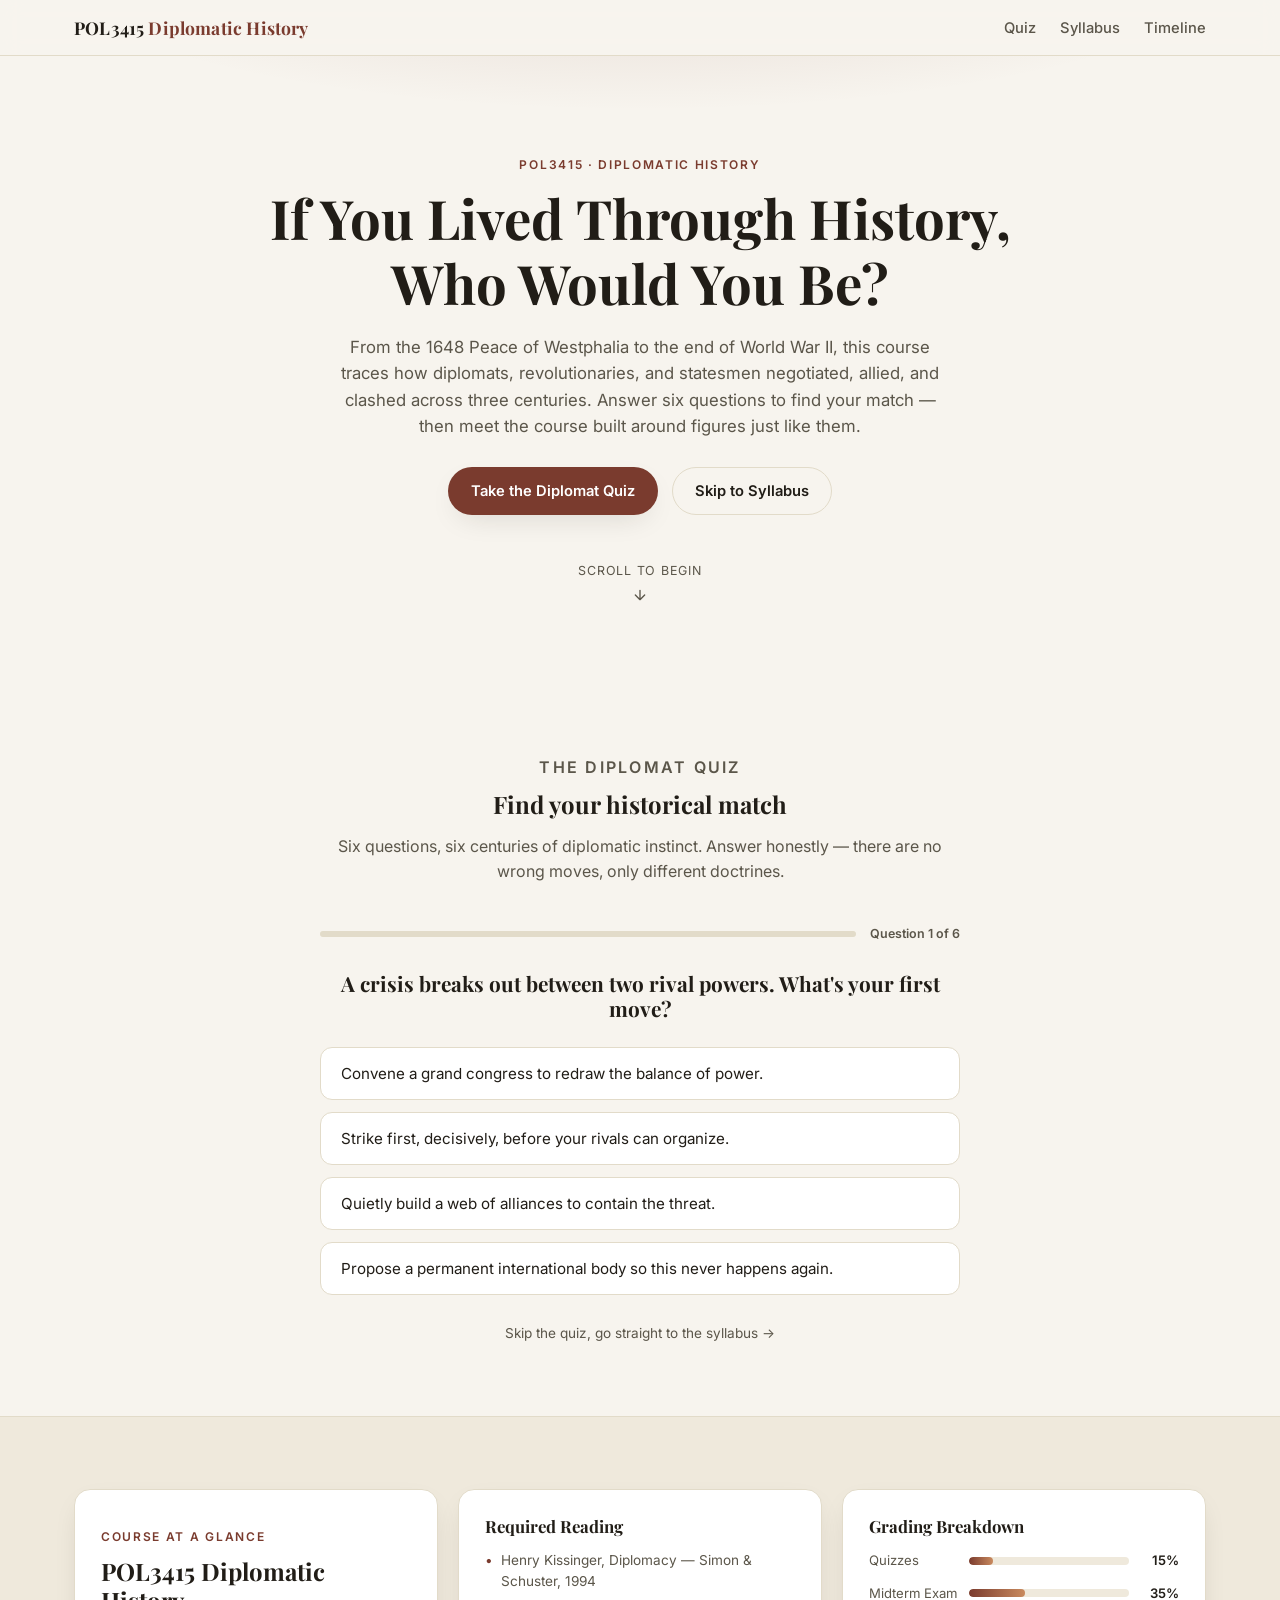
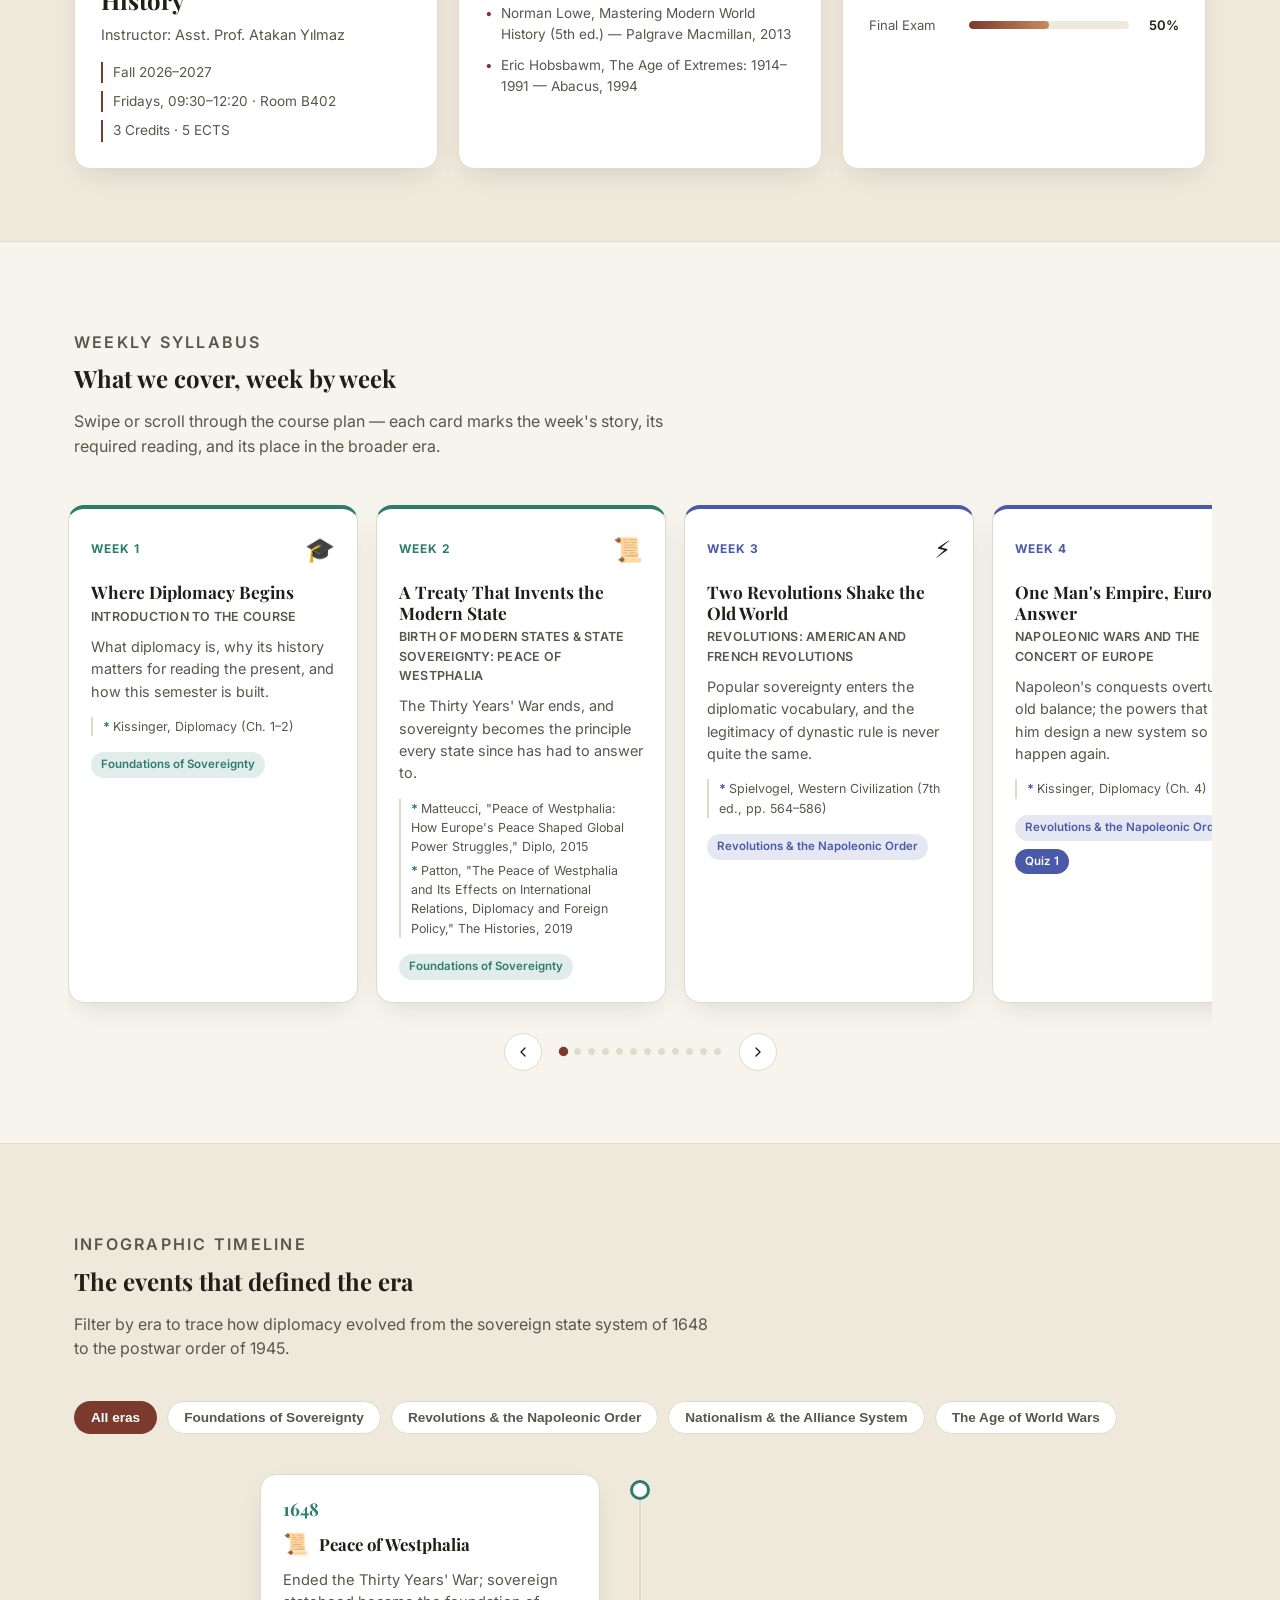
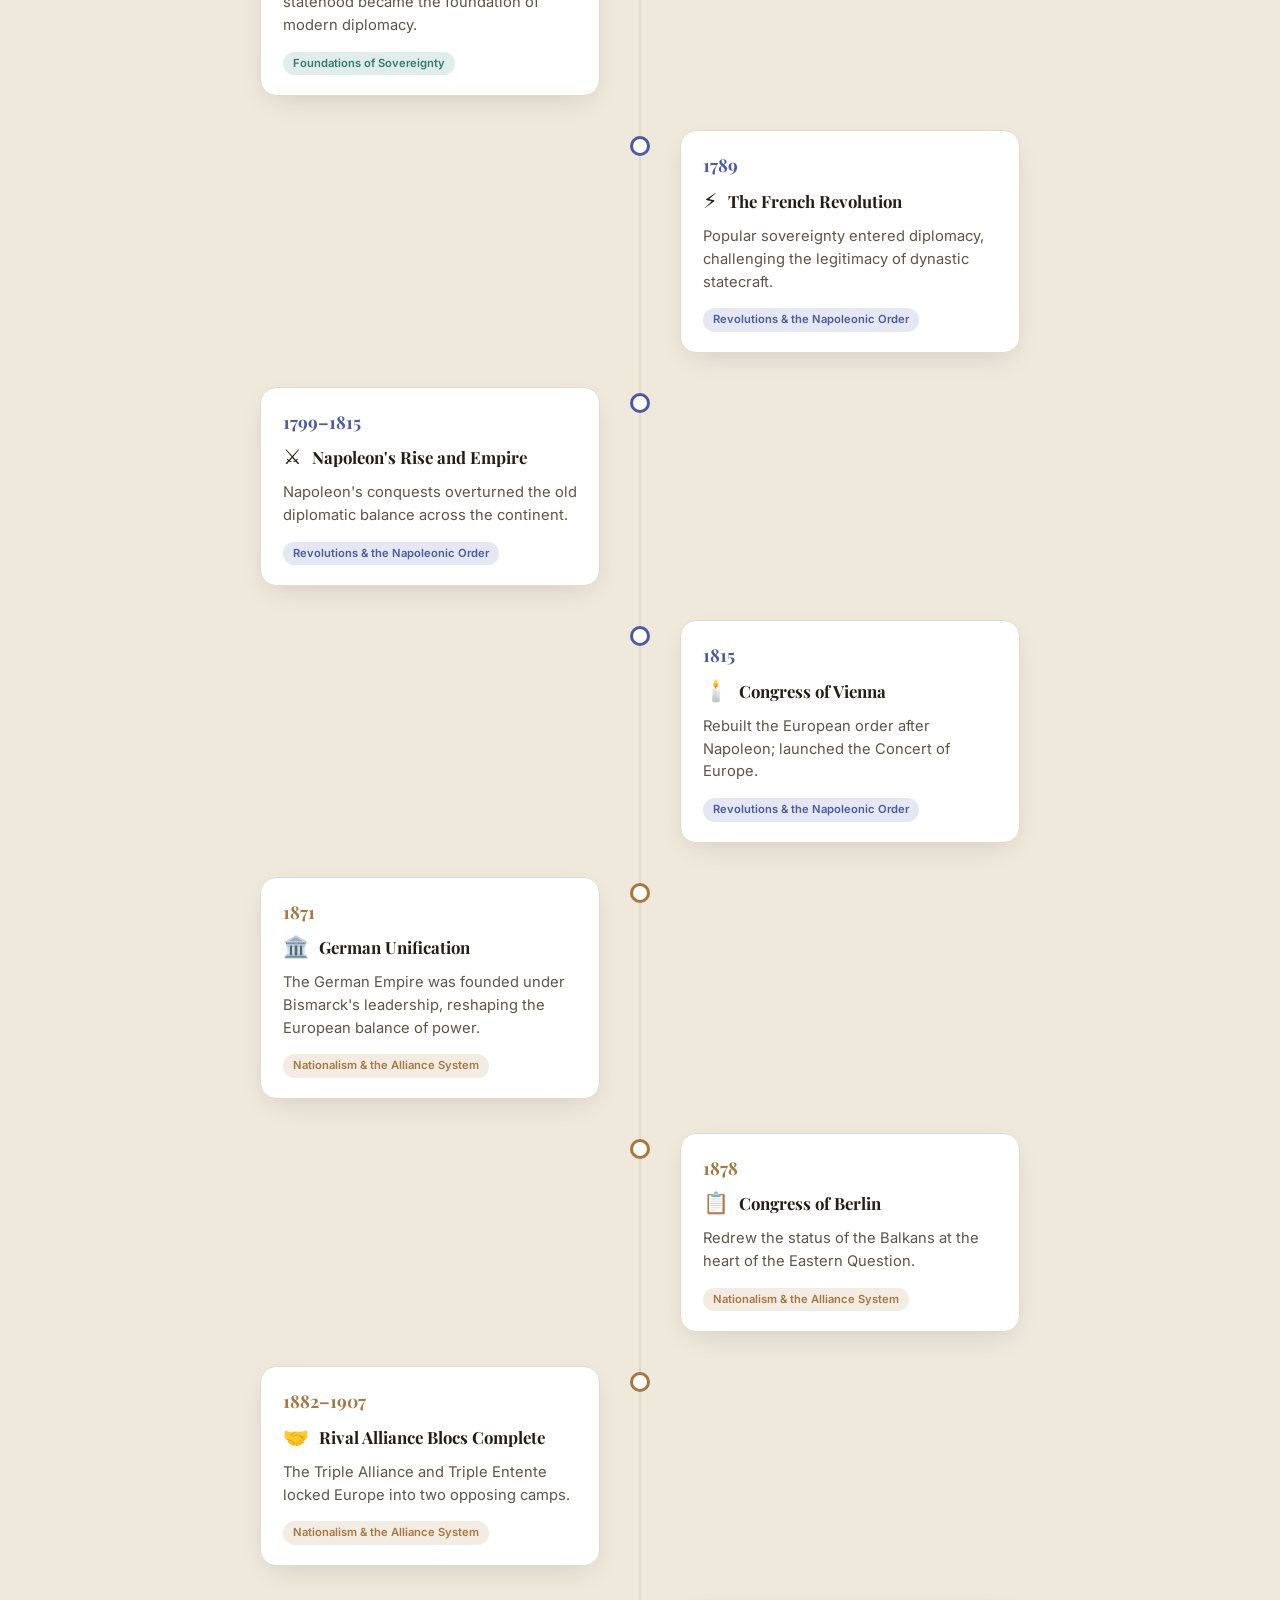
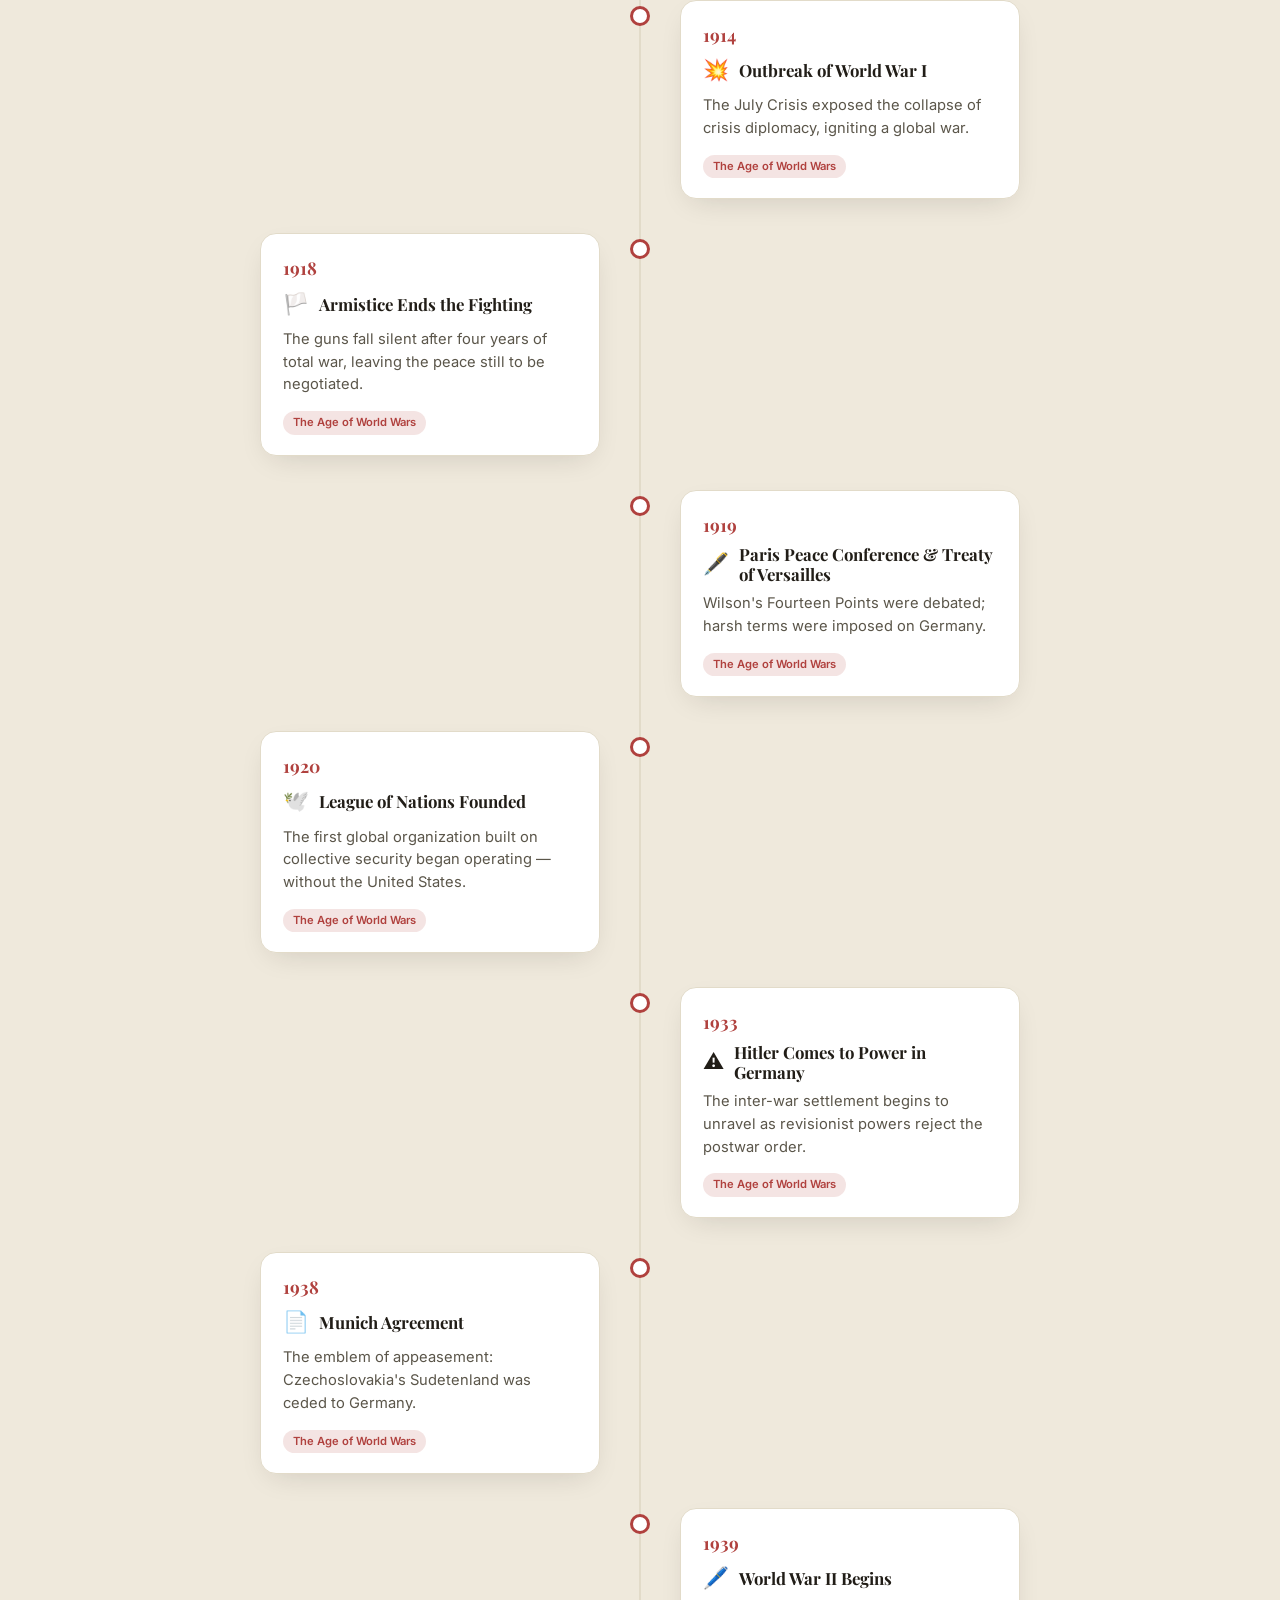
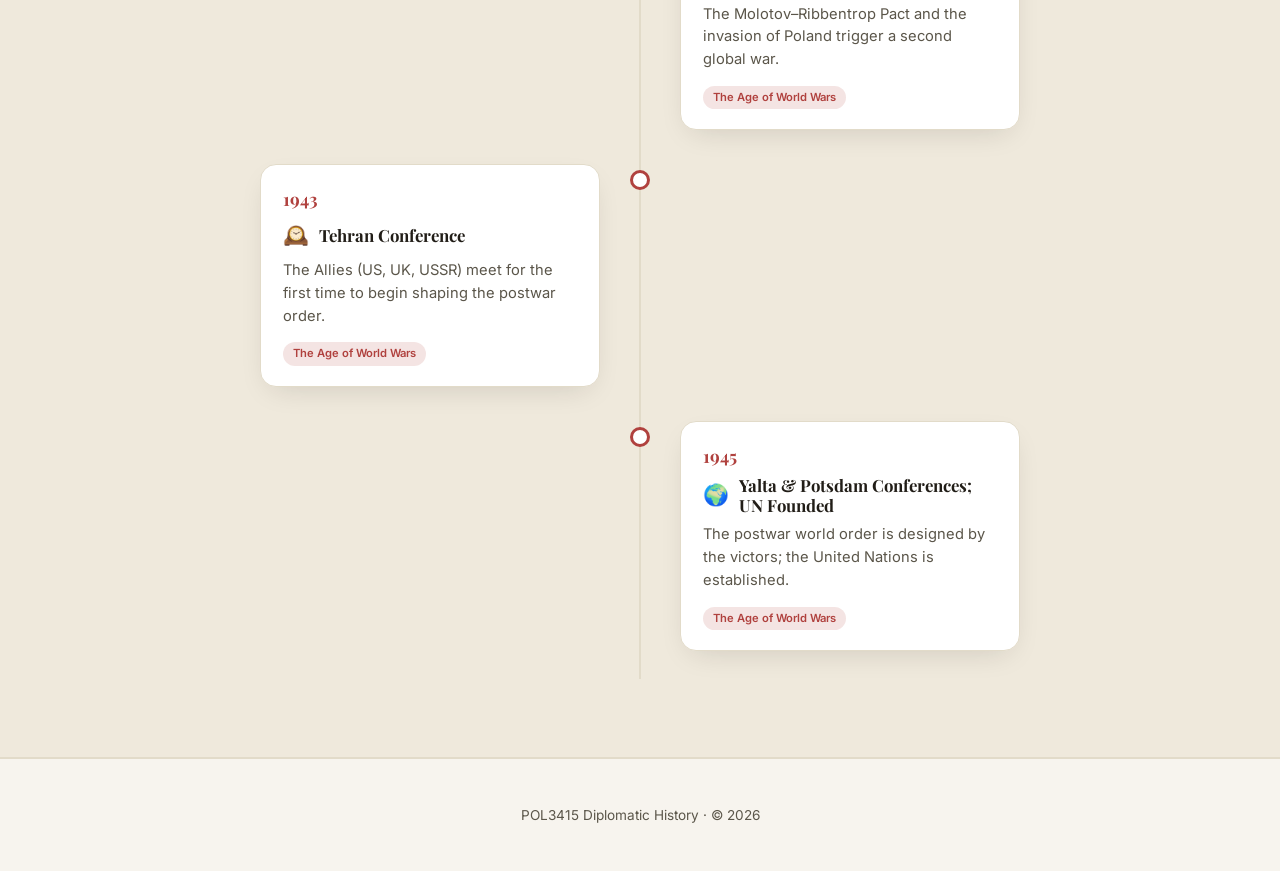
==== index.html @ 20456658 "Rebuild site around real syllabus and a storified diplomat quiz Replaces placeholder content with th" ====
<!DOCTYPE html>
<html lang="en">
<head>
<meta charset="UTF-8" />
<meta name="viewport" content="width=device-width, initial-scale=1.0" />
<title>Diplomatic History — POL3415</title>
<meta name="description" content="An interactive guide to POL3415 Diplomatic History: find out which historical diplomat you'd be, then explore the 12-week syllabus and infographic timeline from the Peace of Westphalia to the end of World War II." />
<link rel="preconnect" href="https://fonts.googleapis.com" />
<link rel="preconnect" href="https://fonts.gstatic.com" crossorigin />
<link href="https://fonts.googleapis.com/css2?family=Playfair+Display:wght@600;700&family=Inter:wght@400;500;600;700&display=swap" rel="stylesheet" />
<link rel="stylesheet" href="css/style.css" />
</head>
<body>
<div id="scroll-progress"></div>

<nav class="site-nav">
  <div class="container site-nav__inner">
    <a href="#top" class="site-nav__brand">POL3415 <span>Diplomatic History</span></a>
    <ul class="site-nav__links">
      <li><a href="#quiz">Quiz</a></li>
      <li><a href="#syllabus">Syllabus</a></li>
      <li><a href="#timeline">Timeline</a></li>
    </ul>
  </div>
</nav>

<header class="hero" id="top">
  <div class="container">
    <p class="eyebrow">POL3415 · Diplomatic History</p>
    <h1 class="hero__title">If You Lived Through History, Who Would You Be?</h1>
    <p class="hero__subtitle">
      From the 1648 Peace of Westphalia to the end of World War II, this course traces
      how diplomats, revolutionaries, and statesmen negotiated, allied, and clashed
      across three centuries. Answer six questions to find your match — then meet
      the course built around figures just like them.
    </p>
    <div class="hero__cta">
      <a href="#quiz" class="btn btn--primary">Take the Diplomat Quiz</a>
      <a href="#syllabus" class="btn btn--ghost">Skip to Syllabus</a>
    </div>
    <div class="hero__scroll-hint">
      Scroll to begin
      <svg width="16" height="16" viewBox="0 0 24 24" fill="none" stroke="currentColor" stroke-width="2">
        <path d="M12 5v14M5 12l7 7 7-7" stroke-linecap="round" stroke-linejoin="round" />
      </svg>
    </div>
  </div>
</header>

<section class="section" id="quiz">
  <div class="container">
    <div class="section-head section-head--center">
      <p class="eyebrow">The Diplomat Quiz</p>
      <h2>Find your historical match</h2>
      <p>Six questions, six centuries of diplomatic instinct. Answer honestly — there are no wrong moves, only different doctrines.</p>
    </div>

    <div class="quiz-panel">
      <div class="quiz-progress">
        <div class="quiz-progress__track"><div class="quiz-progress__bar" id="quiz-progress-bar"></div></div>
        <span class="quiz-progress__label" id="quiz-progress-label">Question 1</span>
      </div>
      <div id="quiz-stage"></div>
      <a href="#syllabus" id="quiz-skip" class="quiz-skip">Skip the quiz, go straight to the syllabus →</a>
    </div>
  </div>
</section>

<section class="section section--alt" id="course-info">
  <div class="container">
    <div class="course-info-grid">
      <div class="course-info-card">
        <p class="eyebrow">Course at a Glance</p>
        <h2>POL3415 Diplomatic History</h2>
        <p class="course-info-instructor">Instructor: <span id="course-instructor"></span></p>
        <div class="course-meta" id="course-meta"></div>
      </div>
      <div class="course-info-card">
        <h3>Required Reading</h3>
        <ul class="course-books" id="course-books"></ul>
      </div>
      <div class="course-info-card">
        <h3>Grading Breakdown</h3>
        <div id="course-grading"></div>
      </div>
    </div>
  </div>
</section>

<section class="section" id="syllabus">
  <div class="container">
    <div class="section-head">
      <p class="eyebrow">Weekly Syllabus</p>
      <h2>What we cover, week by week</h2>
      <p>Swipe or scroll through the course plan — each card marks the week's story, its required reading, and its place in the broader era.</p>
    </div>

    <div class="weeks-carousel">
      <div class="weeks-track" id="weeks-track"></div>
      <div class="weeks-controls">
        <button class="weeks-arrow" id="weeks-prev" aria-label="Previous weeks">
          <svg width="16" height="16" viewBox="0 0 24 24" fill="none" stroke="currentColor" stroke-width="2"><path d="M15 18l-6-6 6-6" stroke-linecap="round" stroke-linejoin="round"/></svg>
        </button>
        <div class="weeks-dots" id="weeks-dots"></div>
        <button class="weeks-arrow" id="weeks-next" aria-label="Next weeks">
          <svg width="16" height="16" viewBox="0 0 24 24" fill="none" stroke="currentColor" stroke-width="2"><path d="M9 18l6-6-6-6" stroke-linecap="round" stroke-linejoin="round"/></svg>
        </button>
      </div>
    </div>
  </div>
</section>

<section class="section section--alt" id="timeline">
  <div class="container">
    <div class="section-head">
      <p class="eyebrow">Infographic Timeline</p>
      <h2>The events that defined the era</h2>
      <p>Filter by era to trace how diplomacy evolved from the sovereign state system of 1648 to the postwar order of 1945.</p>
    </div>

    <div class="era-filters" id="era-filters"></div>

    <div class="timeline" id="timeline-list"></div>
  </div>
</section>

<footer class="site-footer">
  <div class="container">
    <p>POL3415 Diplomatic History · &copy; <span id="year"></span></p>
  </div>
</footer>

<script src="js/data.js"></script>
<script src="js/app.js"></script>
</body>
</html>
---- css/style.css ----
:root {
  --bg: #f7f4ee;
  --bg-alt: #efe9dc;
  --surface: #ffffff;
  --text: #211d17;
  --text-muted: #5b564a;
  --border: #e2dbc9;
  --accent: #7a3b2e;
  --accent-soft: #c98a5e;
  --shadow: 0 10px 30px -12px rgba(33, 29, 23, 0.18);
  --radius: 16px;
  --font-display: "Playfair Display", Georgia, serif;
  --font-body: "Inter", system-ui, -apple-system, sans-serif;
}

@media (prefers-color-scheme: dark) {
  :root {
    --bg: #14120f;
    --bg-alt: #1c1913;
    --surface: #211d17;
    --text: #f2ede1;
    --text-muted: #b3ab98;
    --border: #34301f;
    --accent: #e2a679;
    --accent-soft: #c98a5e;
    --shadow: 0 10px 30px -12px rgba(0, 0, 0, 0.5);
  }
}

* {
  box-sizing: border-box;
}

html {
  scroll-behavior: smooth;
}

body {
  margin: 0;
  background: var(--bg);
  color: var(--text);
  font-family: var(--font-body);
  line-height: 1.55;
  -webkit-font-smoothing: antialiased;
}

img,
svg {
  max-width: 100%;
  display: block;
}

a {
  color: inherit;
}

h1,
h2,
h3 {
  font-family: var(--font-display);
  margin: 0 0 0.4em;
  line-height: 1.2;
}

.container {
  max-width: 1180px;
  margin: 0 auto;
  padding: 0 24px;
}

.eyebrow {
  display: inline-block;
  font-size: 0.75rem;
  letter-spacing: 0.14em;
  text-transform: uppercase;
  color: var(--accent);
  font-weight: 600;
  margin-bottom: 10px;
}

/* ---------- Scroll progress ---------- */

#scroll-progress {
  position: fixed;
  top: 0;
  left: 0;
  height: 3px;
  width: 0%;
  background: linear-gradient(90deg, var(--accent), var(--accent-soft));
  z-index: 100;
  transition: width 0.1s linear;
}

/* ---------- Nav ---------- */

.site-nav {
  position: sticky;
  top: 0;
  z-index: 50;
  background: color-mix(in srgb, var(--bg) 88%, transparent);
  backdrop-filter: blur(10px);
  border-bottom: 1px solid var(--border);
}

.site-nav__inner {
  display: flex;
  align-items: center;
  justify-content: space-between;
  padding: 14px 24px;
}

.site-nav__brand {
  font-family: var(--font-display);
  font-weight: 700;
  font-size: 1.1rem;
  text-decoration: none;
  letter-spacing: 0.01em;
}

.site-nav__brand span {
  color: var(--accent);
}

.site-nav__links {
  display: flex;
  gap: 24px;
  list-style: none;
  margin: 0;
  padding: 0;
}

.site-nav__links a {
  text-decoration: none;
  font-size: 0.92rem;
  font-weight: 500;
  color: var(--text-muted);
  transition: color 0.2s;
}

.site-nav__links a:hover {
  color: var(--accent);
}

@media (max-width: 560px) {
  .site-nav__inner {
    padding: 12px 16px;
  }

  .site-nav__brand {
    font-size: 0.88rem;
    white-space: nowrap;
  }

  .site-nav__links {
    gap: 12px;
  }

  .site-nav__links a {
    font-size: 0.76rem;
    white-space: nowrap;
  }
}

/* ---------- Hero ---------- */

.hero {
  padding: 88px 0 64px;
  text-align: center;
  position: relative;
  overflow: hidden;
}

.hero::before {
  content: "";
  position: absolute;
  inset: -20% -10% auto -10%;
  height: 420px;
  background: radial-gradient(60% 60% at 50% 0%, color-mix(in srgb, var(--accent) 16%, transparent), transparent 70%);
  pointer-events: none;
}

.hero__title {
  font-size: clamp(2.2rem, 5vw, 3.4rem);
  max-width: 780px;
  margin: 0 auto 0.35em;
}

.hero__subtitle {
  max-width: 620px;
  margin: 0 auto 28px;
  color: var(--text-muted);
  font-size: 1.05rem;
}

.hero__meta {
  display: flex;
  gap: 14px;
  justify-content: center;
  flex-wrap: wrap;
  margin-bottom: 34px;
}

.hero__meta span {
  border: 1px solid var(--border);
  background: var(--surface);
  padding: 6px 14px;
  border-radius: 999px;
  font-size: 0.82rem;
  color: var(--text-muted);
}

.hero__cta {
  display: inline-flex;
  gap: 14px;
  flex-wrap: wrap;
  justify-content: center;
}

.btn {
  display: inline-flex;
  align-items: center;
  gap: 8px;
  padding: 12px 22px;
  border-radius: 999px;
  font-weight: 600;
  font-size: 0.92rem;
  text-decoration: none;
  border: 1px solid transparent;
  cursor: pointer;
  transition: transform 0.15s ease, box-shadow 0.15s ease;
}

.btn:hover {
  transform: translateY(-1px);
}

.btn--primary {
  background: var(--accent);
  color: #fff;
  box-shadow: var(--shadow);
}

.btn--ghost {
  background: transparent;
  border-color: var(--border);
  color: var(--text);
}

.hero__scroll-hint {
  margin-top: 46px;
  font-size: 0.78rem;
  color: var(--text-muted);
  display: flex;
  flex-direction: column;
  align-items: center;
  gap: 6px;
  letter-spacing: 0.06em;
  text-transform: uppercase;
}

.hero__scroll-hint svg {
  animation: bounce 1.8s infinite;
}

@keyframes bounce {
  0%, 100% { transform: translateY(0); }
  50% { transform: translateY(6px); }
}

/* ---------- Section shell ---------- */

.section {
  padding: 72px 0;
}

.section-head {
  max-width: 640px;
  margin-bottom: 40px;
}

.section-head p {
  color: var(--text-muted);
  font-size: 1rem;
}

.section-head--center {
  margin-left: auto;
  margin-right: auto;
  text-align: center;
}

.section--alt {
  background: var(--bg-alt);
  border-top: 1px solid var(--border);
  border-bottom: 1px solid var(--border);
}

/* ---------- Weekly carousel ---------- */

.weeks-carousel {
  position: relative;
}

.weeks-track {
  display: flex;
  gap: 18px;
  overflow-x: auto;
  scroll-snap-type: x mandatory;
  padding: 6px 6px 22px;
  margin: 0 -6px;
  scrollbar-width: thin;
}

.weeks-track::-webkit-scrollbar {
  height: 8px;
}

.weeks-track::-webkit-scrollbar-thumb {
  background: var(--border);
  border-radius: 999px;
}

.week-card {
  scroll-snap-align: start;
  flex: 0 0 clamp(230px, 34vw, 290px);
  background: var(--surface);
  border: 1px solid var(--border);
  border-top: 4px solid var(--era-color, var(--accent));
  border-radius: var(--radius);
  padding: 22px;
  box-shadow: var(--shadow);
  opacity: 0;
  transform: translateY(16px);
  transition: opacity 0.5s ease, transform 0.5s ease;
}

.week-card.is-visible {
  opacity: 1;
  transform: translateY(0);
}

.week-card__top {
  display: flex;
  align-items: center;
  justify-content: space-between;
  margin-bottom: 14px;
}

.week-card__num {
  font-size: 0.75rem;
  font-weight: 700;
  letter-spacing: 0.08em;
  text-transform: uppercase;
  color: var(--era-color, var(--accent));
}

.week-card__icon {
  font-size: 1.5rem;
}

.week-card__hook {
  font-size: 1.08rem;
  margin-bottom: 4px;
}

.week-card__topic {
  font-size: 0.78rem;
  font-weight: 600;
  color: var(--text-muted);
  margin: 0 0 10px;
  text-transform: uppercase;
  letter-spacing: 0.02em;
}

.week-card__summary {
  color: var(--text-muted);
  font-size: 0.9rem;
  margin: 0 0 14px;
}

.week-card__required {
  list-style: none;
  margin: 0 0 16px;
  padding: 0;
  font-size: 0.78rem;
  color: var(--text-muted);
  border-left: 2px solid var(--border);
  padding-left: 10px;
}

.week-card__required li {
  margin-bottom: 4px;
}

.week-card__required li::before {
  content: "* ";
  color: var(--era-color, var(--accent));
  font-weight: 700;
}

.week-card__foot {
  display: flex;
  align-items: center;
  flex-wrap: wrap;
  gap: 8px;
}

.week-card__era {
  display: inline-block;
  font-size: 0.72rem;
  font-weight: 600;
  color: var(--era-color, var(--accent));
  background: color-mix(in srgb, var(--era-color, var(--accent)) 14%, transparent);
  padding: 4px 10px;
  border-radius: 999px;
}

.week-card__assessment {
  display: inline-block;
  font-size: 0.72rem;
  font-weight: 600;
  color: #fff;
  background: var(--era-color, var(--accent));
  padding: 4px 10px;
  border-radius: 999px;
}

.week-card.is-highlighted {
  animation: week-pulse 1.3s ease 2;
}

@keyframes week-pulse {
  0%, 100% { box-shadow: var(--shadow); }
  50% { box-shadow: 0 0 0 4px var(--era-color, var(--accent)), var(--shadow); }
}

.weeks-controls {
  display: flex;
  align-items: center;
  justify-content: center;
  gap: 18px;
  margin-top: 8px;
}

.weeks-arrow {
  width: 38px;
  height: 38px;
  border-radius: 50%;
  border: 1px solid var(--border);
  background: var(--surface);
  cursor: pointer;
  display: flex;
  align-items: center;
  justify-content: center;
  color: var(--text);
  transition: background 0.2s;
}

.weeks-arrow:hover {
  background: var(--bg-alt);
}

.weeks-dots {
  display: flex;
  gap: 7px;
}

.dot {
  width: 7px;
  height: 7px;
  border-radius: 50%;
  border: none;
  background: var(--border);
  cursor: pointer;
  padding: 0;
  transition: background 0.2s, transform 0.2s;
}

.dot.is-active {
  background: var(--accent);
  transform: scale(1.35);
}

/* ---------- Era filters ---------- */

.era-filters {
  display: flex;
  flex-wrap: wrap;
  gap: 10px;
  margin-bottom: 40px;
}

.filter-chip {
  border: 1px solid var(--border);
  background: var(--surface);
  color: var(--text-muted);
  padding: 8px 16px;
  border-radius: 999px;
  font-size: 0.85rem;
  font-weight: 600;
  cursor: pointer;
  transition: all 0.2s;
}

.filter-chip.is-active {
  color: #fff;
  background: var(--era-color, var(--accent));
  border-color: transparent;
}

/* ---------- Timeline ---------- */

.timeline {
  position: relative;
  padding-left: 28px;
}

.timeline::before {
  content: "";
  position: absolute;
  left: 9px;
  top: 6px;
  bottom: 6px;
  width: 2px;
  background: linear-gradient(var(--border), var(--border)) ;
  background-size: 2px 12px;
  background-repeat: repeat-y;
}

.tl-event {
  position: relative;
  padding-bottom: 34px;
  opacity: 0;
  transform: translateX(-18px);
  transition: opacity 0.55s ease var(--delay, 0ms), transform 0.55s ease var(--delay, 0ms);
}

.tl-event.is-visible {
  opacity: 1;
  transform: translateX(0);
}

.tl-event.is-hidden {
  display: none;
}

.tl-event__dot {
  position: absolute;
  left: -28px;
  top: 6px;
  width: 20px;
  height: 20px;
  border-radius: 50%;
  background: var(--surface);
  border: 3px solid var(--era-color, var(--accent));
}

.tl-event__card {
  background: var(--surface);
  border: 1px solid var(--border);
  border-radius: var(--radius);
  padding: 20px 22px;
  box-shadow: var(--shadow);
}

.tl-event__year {
  display: inline-block;
  font-family: var(--font-display);
  font-weight: 700;
  font-size: 1.1rem;
  color: var(--era-color, var(--accent));
  margin-bottom: 6px;
}

.tl-event__head {
  display: flex;
  align-items: center;
  gap: 10px;
  margin-bottom: 8px;
}

.tl-event__icon {
  font-size: 1.3rem;
}

.tl-event__title {
  font-size: 1.05rem;
  margin: 0;
}

.tl-event__text {
  color: var(--text-muted);
  font-size: 0.92rem;
  margin: 0 0 12px;
}

.tl-event__era {
  display: inline-block;
  font-size: 0.7rem;
  font-weight: 600;
  color: var(--era-color, var(--accent));
  background: color-mix(in srgb, var(--era-color, var(--accent)) 14%, transparent);
  padding: 3px 10px;
  border-radius: 999px;
}

@media (min-width: 760px) {
  .timeline {
    padding-left: 0;
    max-width: 760px;
    margin: 0 auto;
  }

  .timeline::before {
    left: 50%;
    transform: translateX(-50%);
  }

  .tl-event {
    width: 50%;
    padding-right: 40px;
    transform: translateX(-24px);
  }

  .tl-event:nth-child(even) {
    margin-left: 50%;
    padding-right: 0;
    padding-left: 40px;
    transform: translateX(24px);
  }

  .tl-event.is-visible {
    transform: translateX(0);
  }

  .tl-event__dot {
    left: auto;
    right: -10px;
  }

  .tl-event:nth-child(even) .tl-event__dot {
    left: -10px;
    right: auto;
  }

  .tl-event:nth-child(even) .tl-event__year,
  .tl-event:nth-child(even) .tl-event__head {
    justify-content: flex-start;
  }
}

/* ---------- Quiz ---------- */

.quiz-panel {
  max-width: 640px;
  margin: 0 auto;
}

.quiz-progress {
  display: flex;
  align-items: center;
  gap: 14px;
  margin-bottom: 28px;
}

.quiz-progress__track {
  flex: 1;
  height: 6px;
  border-radius: 999px;
  background: var(--border);
  overflow: hidden;
}

.quiz-progress__bar {
  height: 100%;
  width: 0%;
  background: linear-gradient(90deg, var(--accent), var(--accent-soft));
  border-radius: 999px;
  transition: width 0.4s ease;
}

.quiz-progress__label {
  font-size: 0.78rem;
  font-weight: 600;
  color: var(--text-muted);
  white-space: nowrap;
}

.quiz-question,
.quiz-result {
  opacity: 0;
  transform: translateY(10px);
  transition: opacity 0.4s ease, transform 0.4s ease;
}

.quiz-question.is-visible,
.quiz-result.is-visible {
  opacity: 1;
  transform: translateY(0);
}

.quiz-question__text {
  font-size: 1.3rem;
  text-align: center;
  margin-bottom: 26px;
}

.quiz-options {
  display: flex;
  flex-direction: column;
  gap: 12px;
}

.quiz-option {
  text-align: left;
  padding: 16px 20px;
  border-radius: 12px;
  border: 1px solid var(--border);
  background: var(--surface);
  color: var(--text);
  font-size: 0.95rem;
  font-family: var(--font-body);
  cursor: pointer;
  transition: border-color 0.2s, transform 0.15s, background 0.2s;
}

.quiz-option:hover {
  border-color: var(--accent);
  background: color-mix(in srgb, var(--accent) 6%, var(--surface));
  transform: translateX(2px);
}

.quiz-result {
  text-align: center;
  background: var(--surface);
  border: 1px solid var(--border);
  border-top: 5px solid var(--era-color, var(--accent));
  border-radius: var(--radius);
  padding: 40px 30px;
  box-shadow: var(--shadow);
}

.quiz-result__eyebrow {
  font-size: 0.78rem;
  text-transform: uppercase;
  letter-spacing: 0.1em;
  color: var(--text-muted);
  margin-bottom: 10px;
}

.quiz-result__icon {
  display: block;
  font-size: 3rem;
  margin-bottom: 6px;
}

.quiz-result__name {
  font-size: 1.7rem;
  margin-bottom: 4px;
}

.quiz-result__epithet {
  color: var(--era-color, var(--accent));
  font-weight: 600;
  margin-bottom: 18px;
}

.quiz-result__desc {
  color: var(--text-muted);
  max-width: 480px;
  margin: 0 auto 28px;
}

.quiz-result__actions {
  display: flex;
  gap: 14px;
  justify-content: center;
  flex-wrap: wrap;
}

.quiz-skip {
  display: block;
  text-align: center;
  margin-top: 28px;
  font-size: 0.85rem;
  color: var(--text-muted);
  text-decoration: none;
}

.quiz-skip:hover {
  color: var(--accent);
}

/* ---------- Course info ---------- */

.course-info-grid {
  display: grid;
  grid-template-columns: repeat(auto-fit, minmax(240px, 1fr));
  gap: 20px;
}

.course-info-card {
  background: var(--surface);
  border: 1px solid var(--border);
  border-radius: var(--radius);
  padding: 26px;
  box-shadow: var(--shadow);
}

.course-info-card h3 {
  font-size: 1.05rem;
  margin-bottom: 14px;
}

.course-info-instructor {
  color: var(--text-muted);
  font-size: 0.9rem;
  margin: 6px 0 16px;
}

.course-meta {
  display: flex;
  flex-direction: column;
  gap: 8px;
}

.course-meta span {
  font-size: 0.85rem;
  color: var(--text-muted);
  border-left: 2px solid var(--accent);
  padding-left: 10px;
}

.course-books {
  list-style: none;
  margin: 0;
  padding: 0;
  display: flex;
  flex-direction: column;
  gap: 10px;
}

.course-books li {
  font-size: 0.85rem;
  color: var(--text-muted);
  padding-left: 16px;
  position: relative;
}

.course-books li::before {
  content: "•";
  color: var(--accent);
  position: absolute;
  left: 0;
}

.grade-row {
  display: grid;
  grid-template-columns: 90px 1fr 40px;
  align-items: center;
  gap: 10px;
  margin-bottom: 12px;
}

.grade-row__label {
  font-size: 0.82rem;
  color: var(--text-muted);
}

.grade-row__bar {
  height: 8px;
  border-radius: 999px;
  background: var(--bg-alt);
  overflow: hidden;
}

.grade-row__fill {
  height: 100%;
  background: linear-gradient(90deg, var(--accent), var(--accent-soft));
  border-radius: 999px;
}

.grade-row__value {
  font-size: 0.82rem;
  font-weight: 600;
  text-align: right;
}

/* ---------- Footer ---------- */

.site-footer {
  border-top: 1px solid var(--border);
  padding: 32px 0;
  text-align: center;
  color: var(--text-muted);
  font-size: 0.85rem;
}

/* ---------- Utility ---------- */

.visually-hidden {
  position: absolute;
  width: 1px;
  height: 1px;
  overflow: hidden;
  clip: rect(0 0 0 0);
  white-space: nowrap;
}
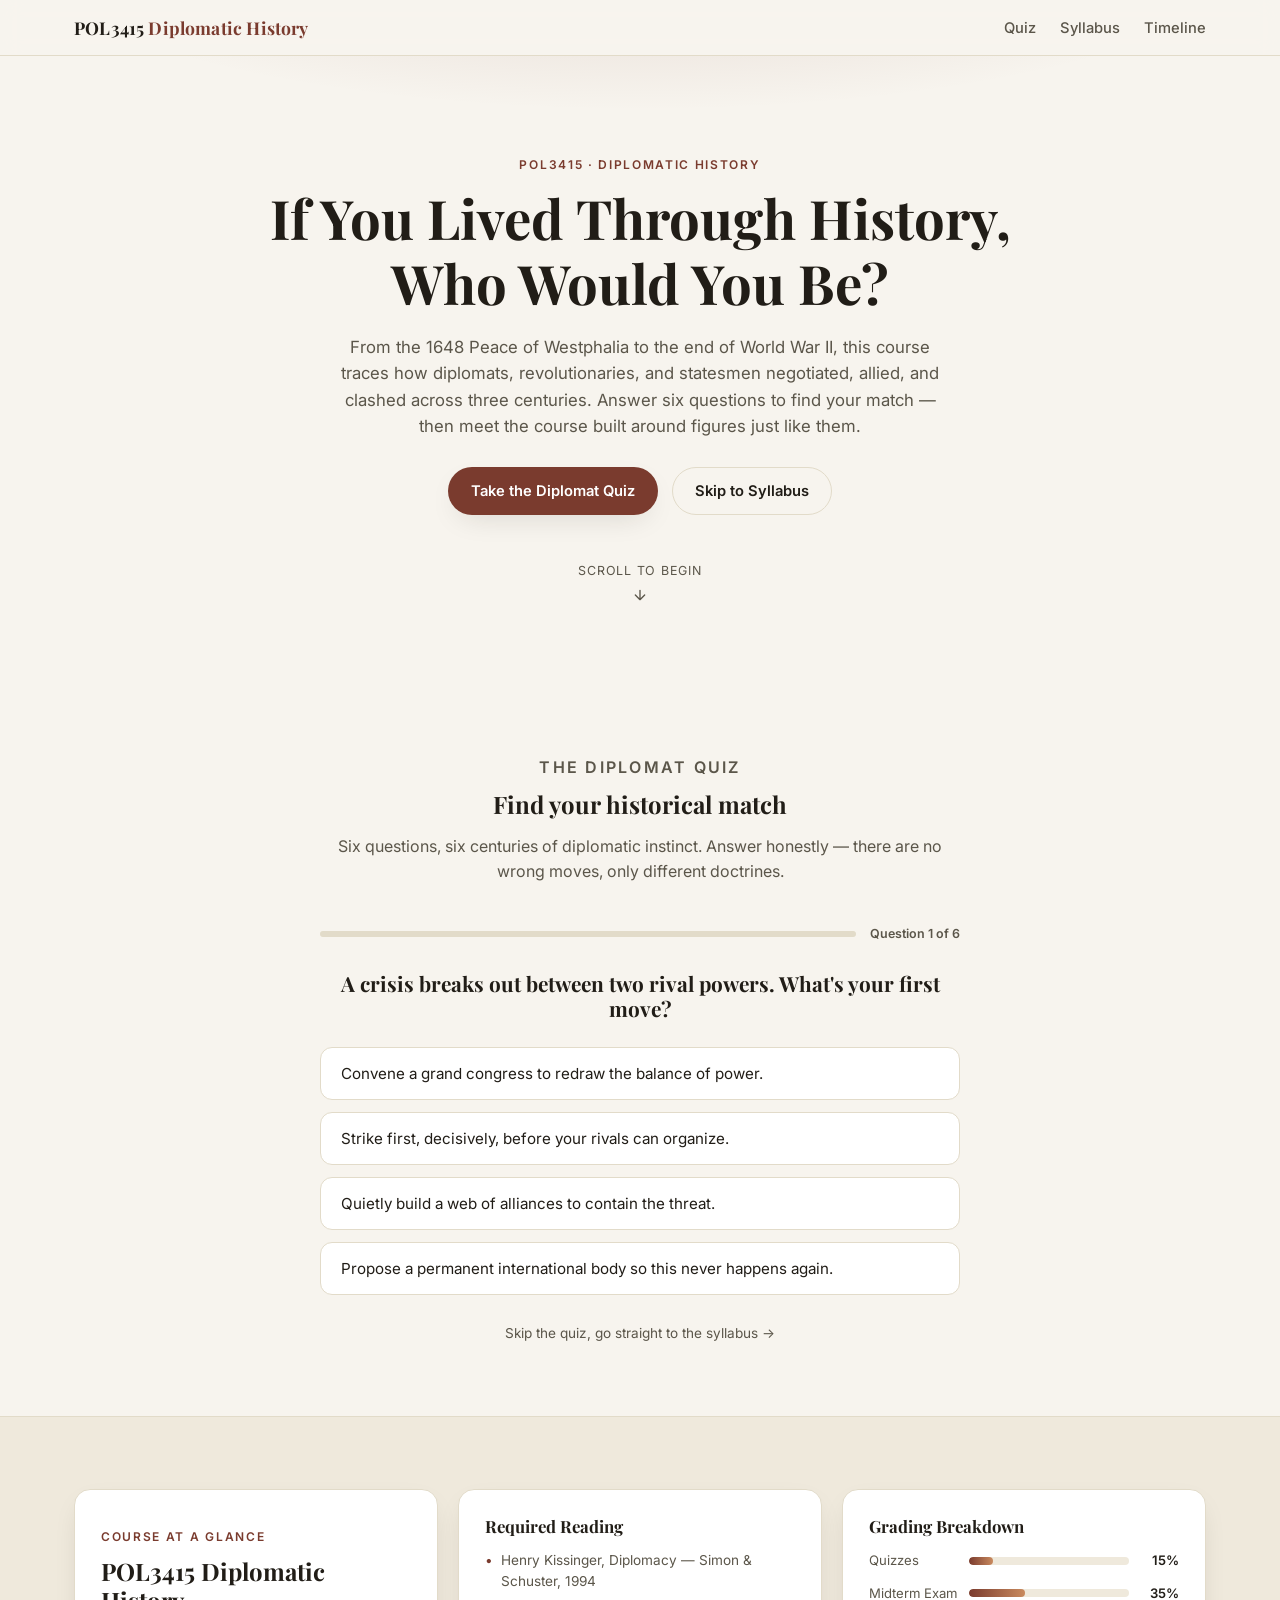
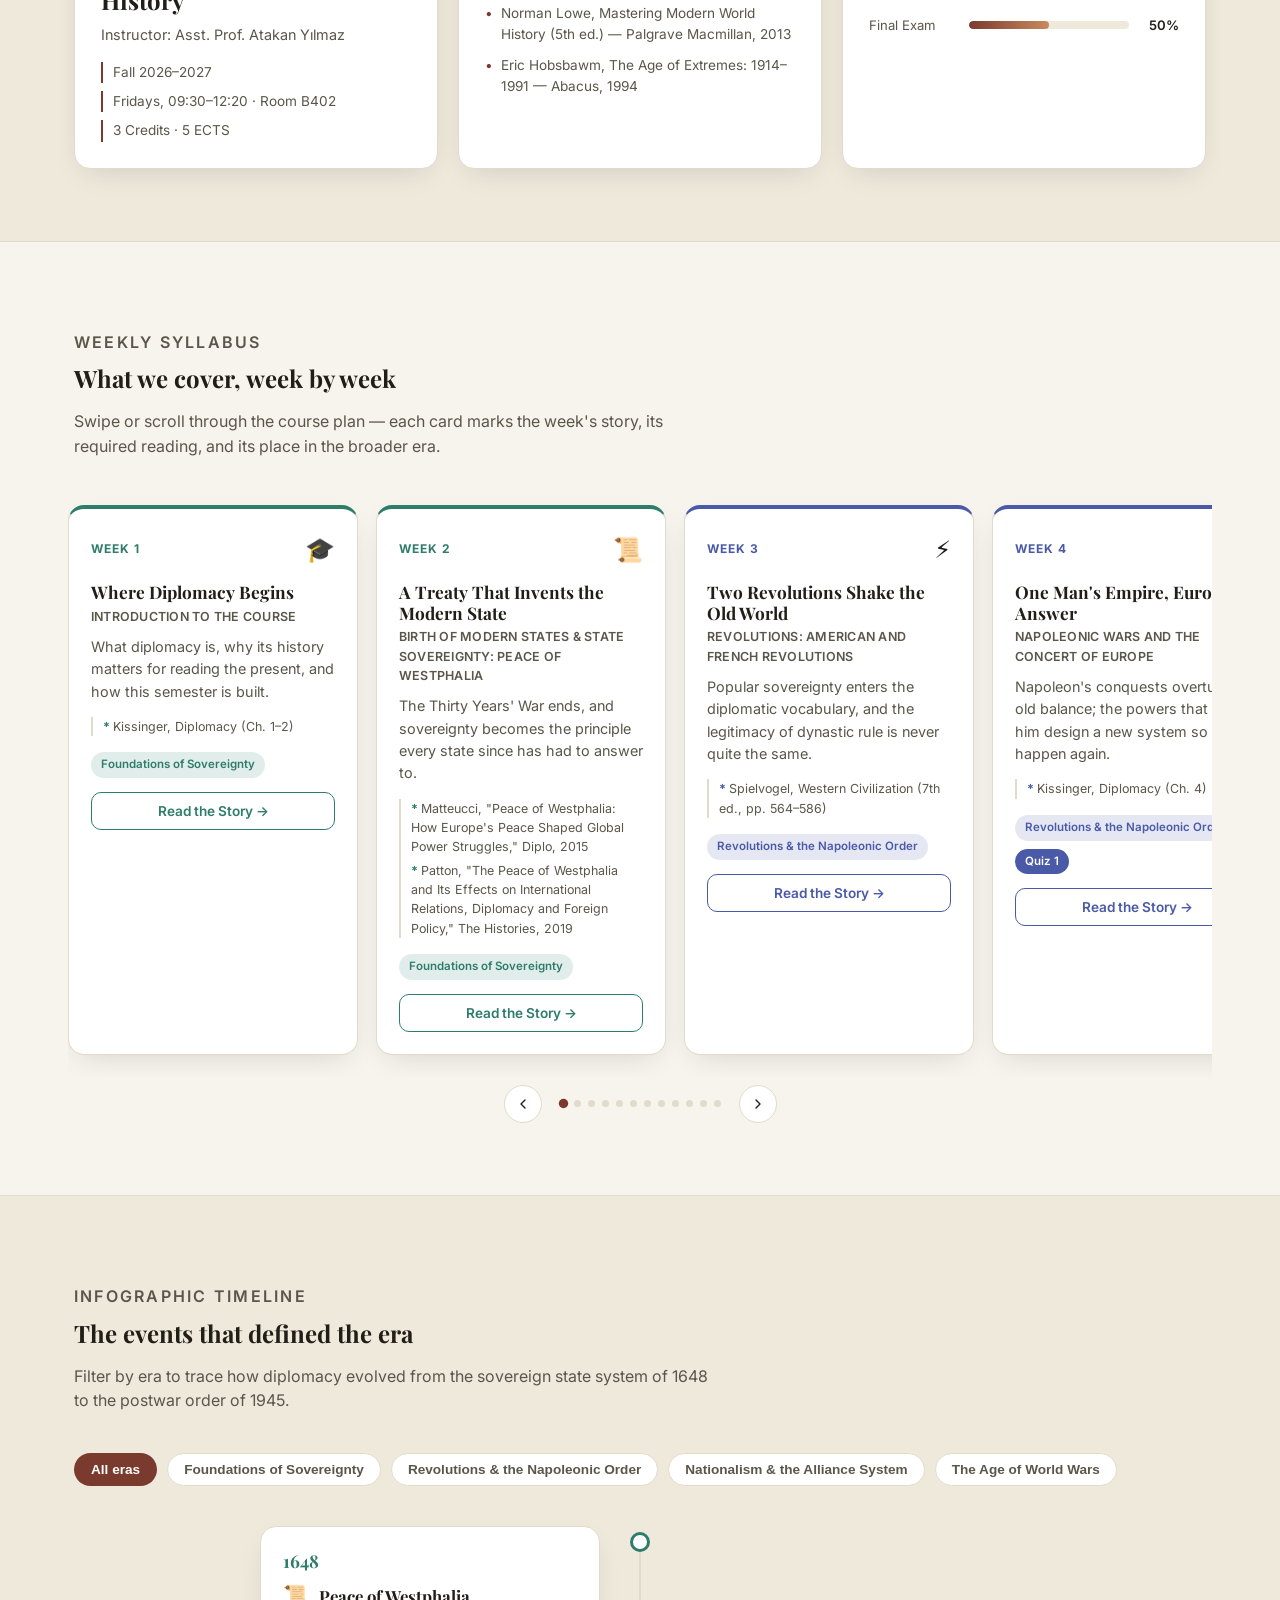
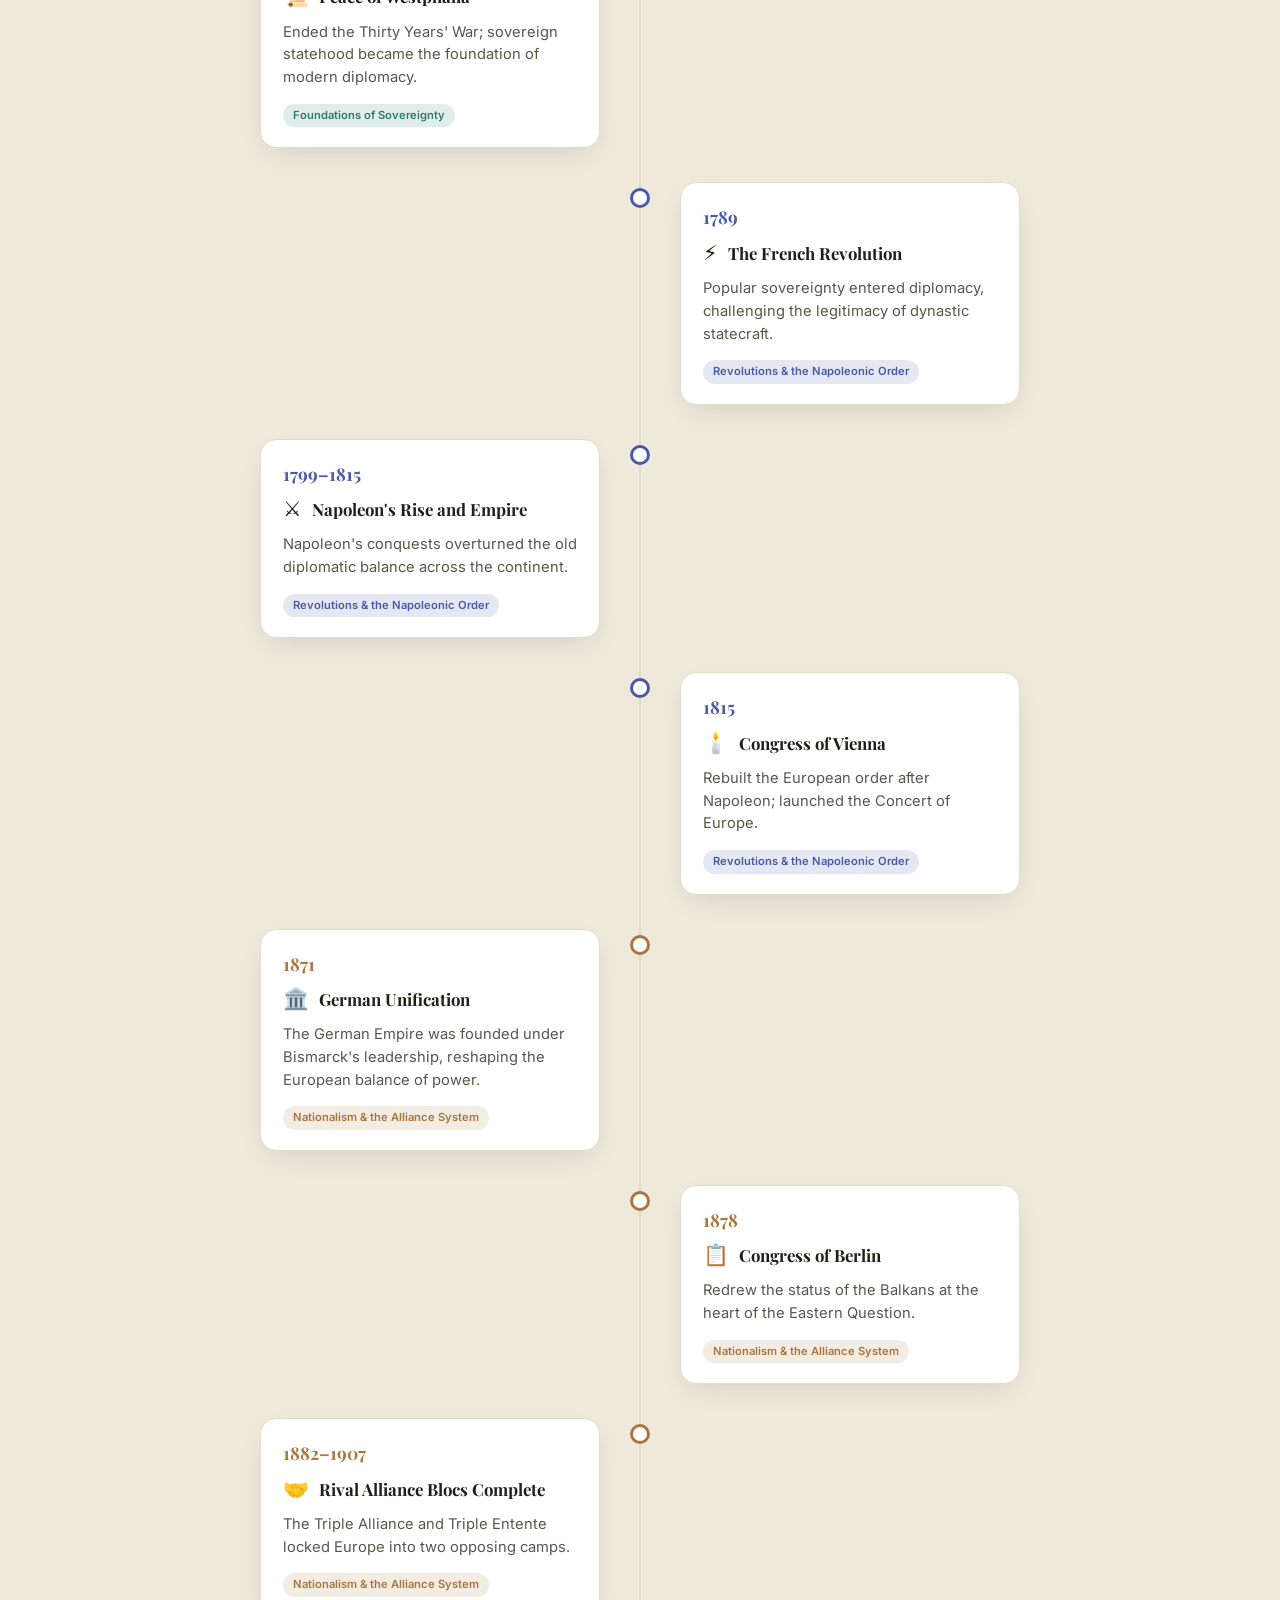
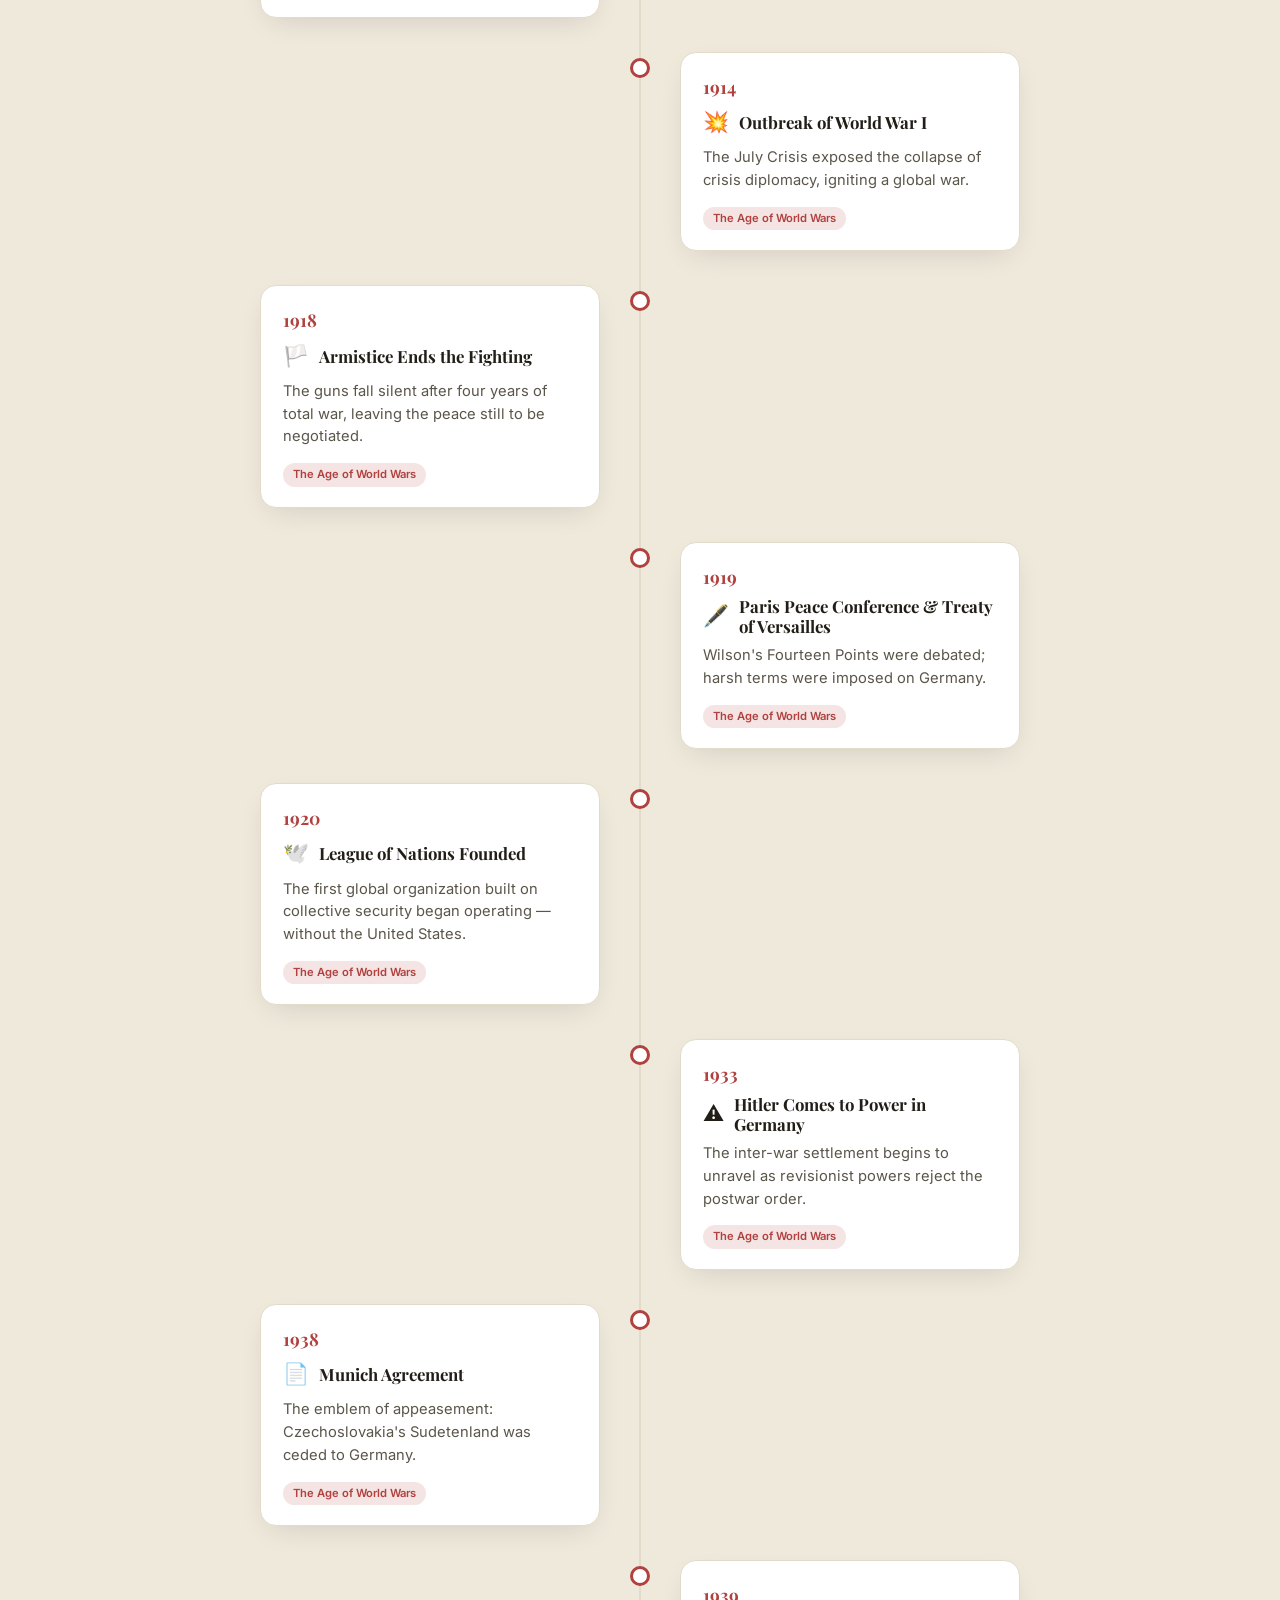
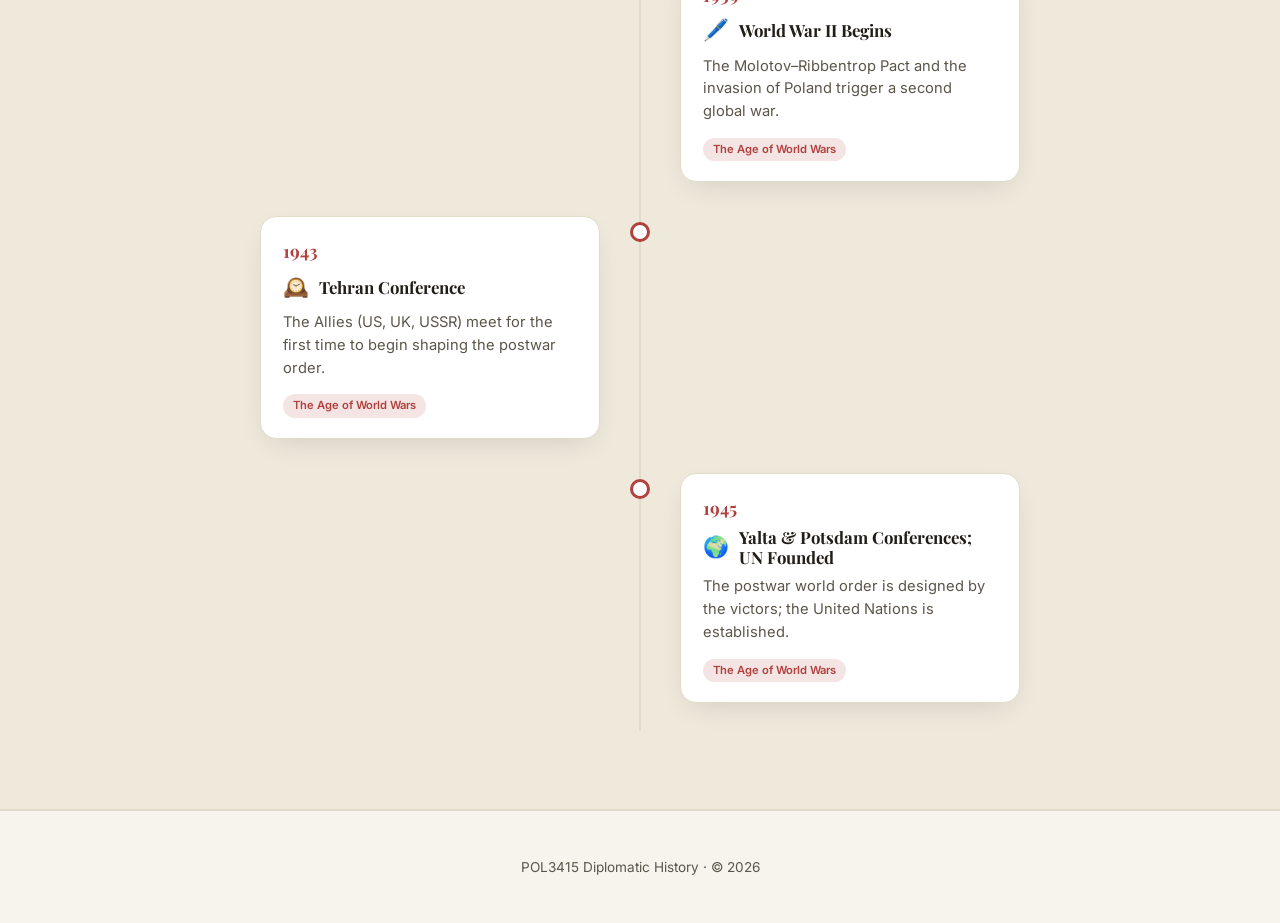
==== commit e7224fdb: "Add per-week story mode: personalized, tweet-style narrative feed Clicking "Read the Story" on a wee" ====
--- a/index.html
+++ b/index.html
@@ -124,6 +124,28 @@
   </div>
 </section>
 
+<div class="story-overlay" id="story-overlay">
+  <div class="story-modal" role="dialog" aria-modal="true" aria-labelledby="story-title">
+    <button type="button" class="story-close" id="story-close" aria-label="Close story">✕</button>
+    <div class="story-header">
+      <span class="story-header__week" id="story-week-num"></span>
+      <h2 class="story-header__title" id="story-title"></h2>
+      <p class="story-header__topic" id="story-topic"></p>
+    </div>
+
+    <div class="story-lens-picker" id="story-lens-picker">
+      <p class="story-lens-picker__prompt">Whose eyes do you want to see this week through?</p>
+      <div class="story-lens-options" id="story-lens-options"></div>
+      <button type="button" class="story-lens-skip" id="story-lens-skip">Show me every perspective →</button>
+    </div>
+
+    <div class="story-feed-wrap" id="story-feed-wrap" hidden>
+      <div class="story-tabs" id="story-tabs"></div>
+      <div class="story-feed" id="story-feed"></div>
+    </div>
+  </div>
+</div>
+
 <footer class="site-footer">
   <div class="container">
     <p>POL3415 Diplomatic History · &copy; <span id="year"></span></p>
--- a/css/style.css
+++ b/css/style.css
@@ -429,6 +429,27 @@
   animation: week-pulse 1.3s ease 2;
 }
 
+.week-card__story-btn {
+  display: block;
+  width: 100%;
+  margin-top: 14px;
+  padding: 10px 14px;
+  border-radius: 10px;
+  border: 1px solid var(--era-color, var(--accent));
+  background: transparent;
+  color: var(--era-color, var(--accent));
+  font-family: var(--font-body);
+  font-size: 0.85rem;
+  font-weight: 600;
+  cursor: pointer;
+  transition: background 0.2s, color 0.2s;
+}
+
+.week-card__story-btn:hover {
+  background: var(--era-color, var(--accent));
+  color: #fff;
+}
+
 @keyframes week-pulse {
   0%, 100% { box-shadow: var(--shadow); }
   50% { box-shadow: 0 0 0 4px var(--era-color, var(--accent)), var(--shadow); }
@@ -886,6 +907,271 @@
   text-align: right;
 }
 
+/* ---------- Week story modal ---------- */
+
+body.story-open {
+  overflow: hidden;
+}
+
+.story-overlay {
+  position: fixed;
+  inset: 0;
+  background: rgba(20, 18, 15, 0.6);
+  backdrop-filter: blur(3px);
+  display: flex;
+  align-items: flex-start;
+  justify-content: center;
+  padding: 40px 16px;
+  overflow-y: auto;
+  z-index: 200;
+  opacity: 0;
+  pointer-events: none;
+  transition: opacity 0.25s ease;
+}
+
+.story-overlay.is-open {
+  opacity: 1;
+  pointer-events: auto;
+}
+
+.story-modal {
+  position: relative;
+  background: var(--surface);
+  border-radius: 20px;
+  max-width: 640px;
+  width: 100%;
+  padding: 40px 32px 32px;
+  box-shadow: 0 30px 60px -20px rgba(0, 0, 0, 0.35);
+  transform: translateY(16px);
+  transition: transform 0.25s ease;
+}
+
+.story-overlay.is-open .story-modal {
+  transform: translateY(0);
+}
+
+.story-close {
+  position: absolute;
+  top: 16px;
+  right: 16px;
+  width: 34px;
+  height: 34px;
+  border-radius: 50%;
+  border: 1px solid var(--border);
+  background: var(--bg-alt);
+  color: var(--text);
+  cursor: pointer;
+  font-size: 0.9rem;
+}
+
+.story-header {
+  margin-bottom: 24px;
+  text-align: center;
+}
+
+.story-header__week {
+  display: block;
+  font-size: 0.78rem;
+  font-weight: 700;
+  letter-spacing: 0.08em;
+  text-transform: uppercase;
+  margin-bottom: 8px;
+}
+
+.story-header__title {
+  font-size: 1.5rem;
+  margin-bottom: 4px;
+}
+
+.story-header__topic {
+  color: var(--text-muted);
+  font-size: 0.88rem;
+}
+
+.story-lens-picker__prompt {
+  text-align: center;
+  font-weight: 600;
+  margin-bottom: 18px;
+}
+
+.story-lens-options {
+  display: grid;
+  grid-template-columns: repeat(2, 1fr);
+  gap: 12px;
+  margin-bottom: 18px;
+}
+
+.story-lens-option {
+  display: flex;
+  flex-direction: column;
+  align-items: flex-start;
+  gap: 4px;
+  text-align: left;
+  padding: 16px;
+  border-radius: 14px;
+  border: 1px solid var(--border);
+  background: var(--bg);
+  cursor: pointer;
+  transition: border-color 0.2s, transform 0.15s;
+  font-family: var(--font-body);
+}
+
+.story-lens-option:hover {
+  border-color: var(--era-color, var(--accent));
+  transform: translateY(-2px);
+}
+
+.story-lens-option__icon {
+  font-size: 1.4rem;
+}
+
+.story-lens-option__label {
+  font-weight: 700;
+  font-size: 0.92rem;
+  color: var(--text);
+}
+
+.story-lens-option__blurb {
+  font-size: 0.78rem;
+  color: var(--text-muted);
+}
+
+.story-lens-skip {
+  display: block;
+  margin: 0 auto;
+  background: none;
+  border: none;
+  color: var(--text-muted);
+  font-size: 0.82rem;
+  cursor: pointer;
+  text-decoration: underline;
+}
+
+.story-tabs {
+  display: flex;
+  flex-wrap: wrap;
+  gap: 8px;
+  margin-bottom: 20px;
+}
+
+.story-tab {
+  padding: 6px 12px;
+  border-radius: 999px;
+  border: 1px solid var(--border);
+  background: var(--bg);
+  color: var(--text-muted);
+  font-size: 0.78rem;
+  font-weight: 600;
+  cursor: pointer;
+  font-family: var(--font-body);
+  transition: all 0.2s;
+}
+
+.story-tab.is-active {
+  background: var(--accent);
+  border-color: var(--accent);
+  color: #fff;
+}
+
+.story-feed {
+  display: flex;
+  flex-direction: column;
+  gap: 4px;
+}
+
+.story-post {
+  display: flex;
+  gap: 12px;
+  padding: 16px 4px;
+  border-bottom: 1px solid var(--border);
+}
+
+.story-post:last-child {
+  border-bottom: none;
+}
+
+.story-post__avatar {
+  flex: none;
+  width: 42px;
+  height: 42px;
+  border-radius: 50%;
+  background: var(--bg-alt);
+  display: flex;
+  align-items: center;
+  justify-content: center;
+  font-size: 1.2rem;
+}
+
+.story-post__body {
+  flex: 1;
+  min-width: 0;
+}
+
+.story-post__meta {
+  display: flex;
+  align-items: baseline;
+  gap: 5px;
+  flex-wrap: wrap;
+  margin-bottom: 4px;
+}
+
+.story-post__name {
+  font-weight: 700;
+  font-size: 0.88rem;
+}
+
+.story-post__handle,
+.story-post__date {
+  font-size: 0.8rem;
+  color: var(--text-muted);
+}
+
+.story-post__dot {
+  color: var(--text-muted);
+}
+
+.story-post__text {
+  font-size: 0.95rem;
+  margin: 0 0 6px;
+  line-height: 1.4;
+}
+
+.story-post__detail {
+  font-size: 0.86rem;
+  color: var(--text-muted);
+  margin: 0 0 6px;
+  max-height: 0;
+  overflow: hidden;
+  opacity: 0;
+  transition: max-height 0.35s ease, opacity 0.3s ease;
+}
+
+.story-post.is-expanded .story-post__detail {
+  max-height: 220px;
+  opacity: 1;
+}
+
+.story-post__toggle {
+  background: none;
+  border: none;
+  color: var(--accent);
+  font-size: 0.8rem;
+  font-weight: 600;
+  cursor: pointer;
+  padding: 0;
+  font-family: var(--font-body);
+}
+
+@media (max-width: 560px) {
+  .story-modal {
+    padding: 32px 18px 24px;
+  }
+
+  .story-lens-options {
+    grid-template-columns: 1fr;
+  }
+}
+
 /* ---------- Footer ---------- */
 
 .site-footer {
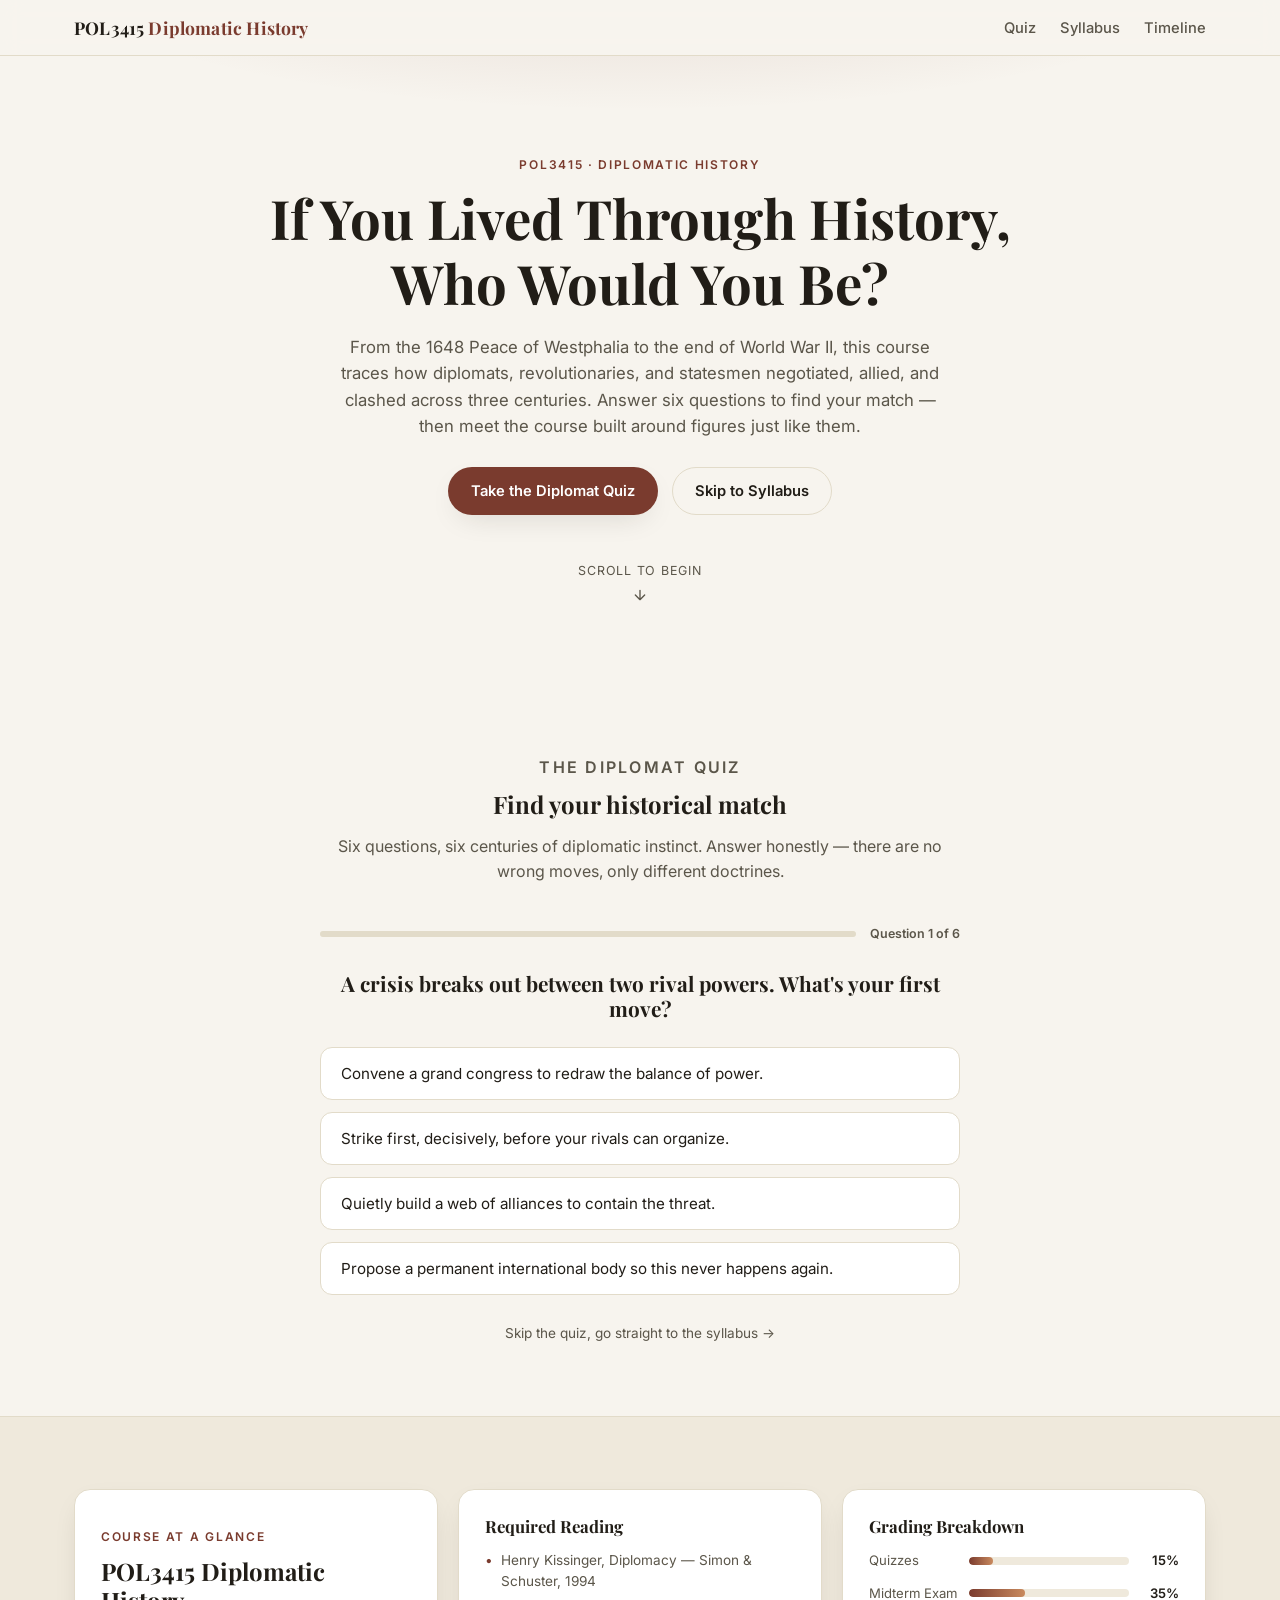
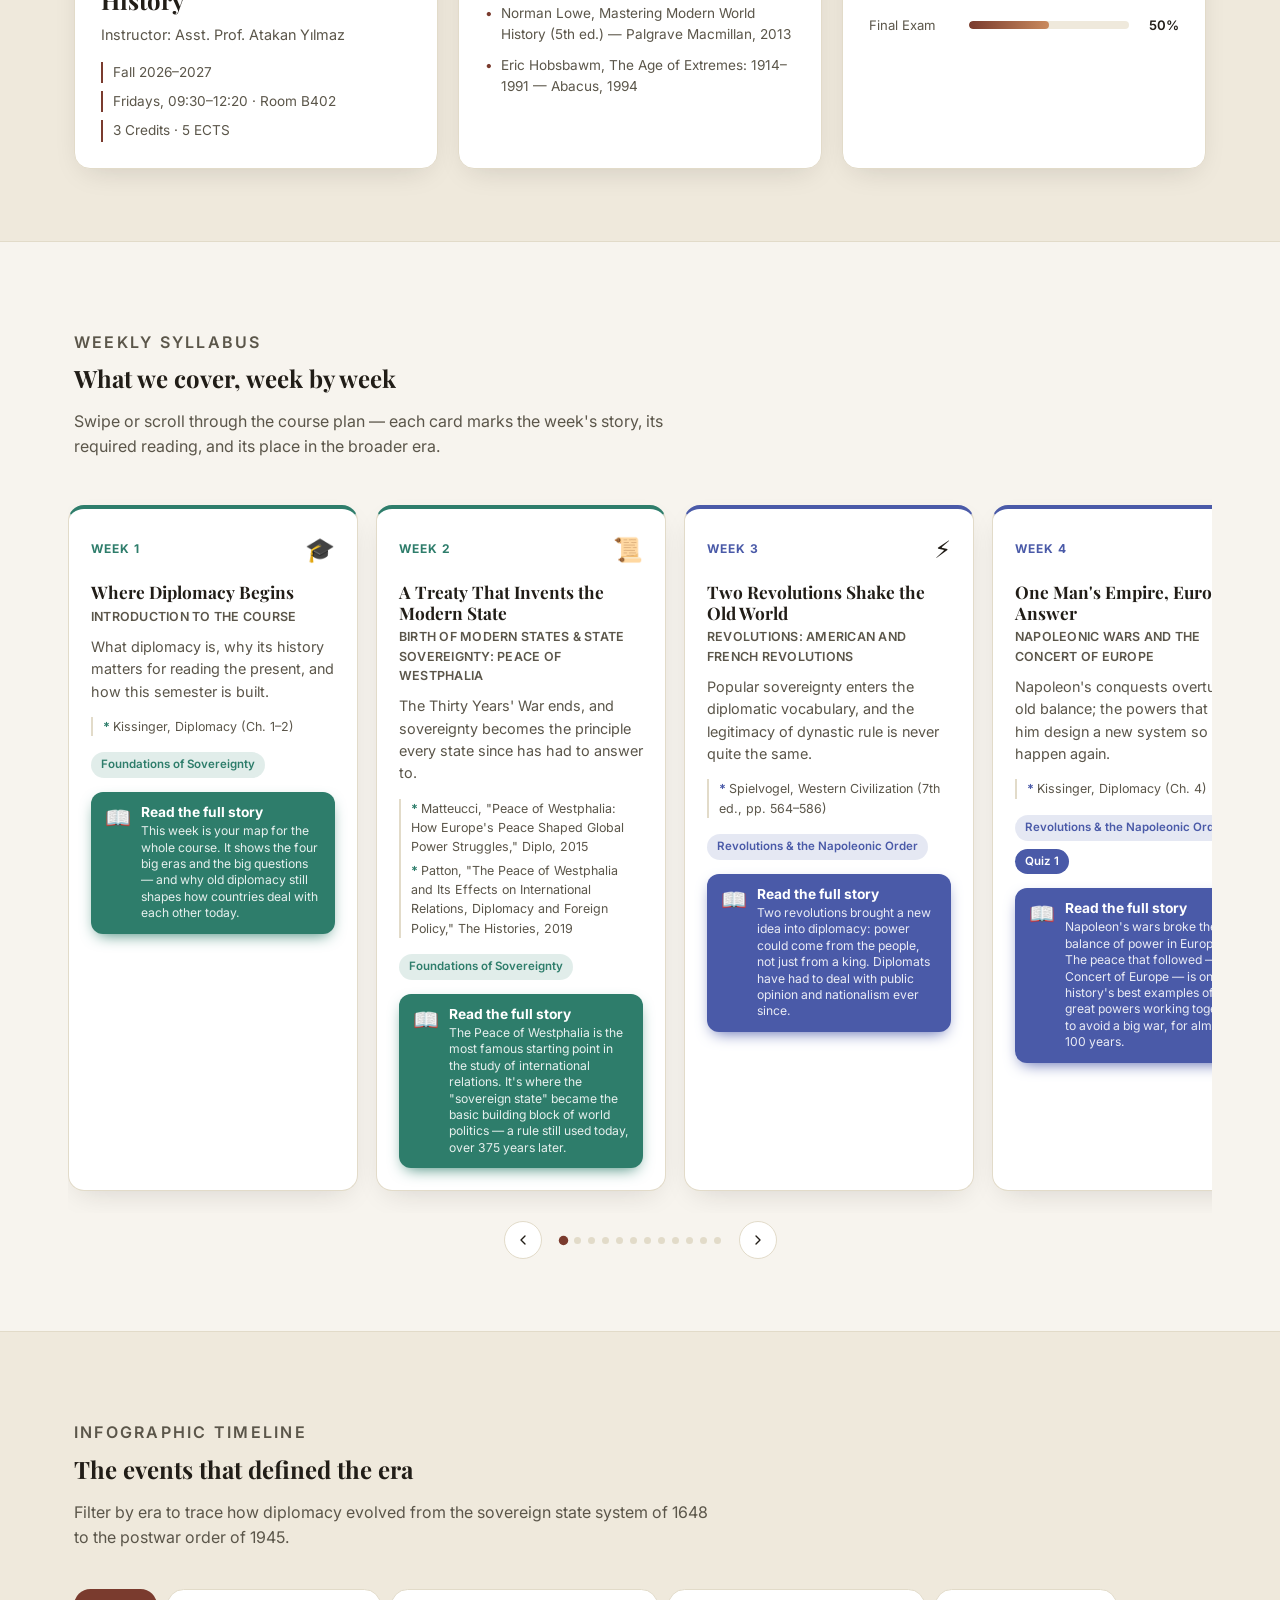
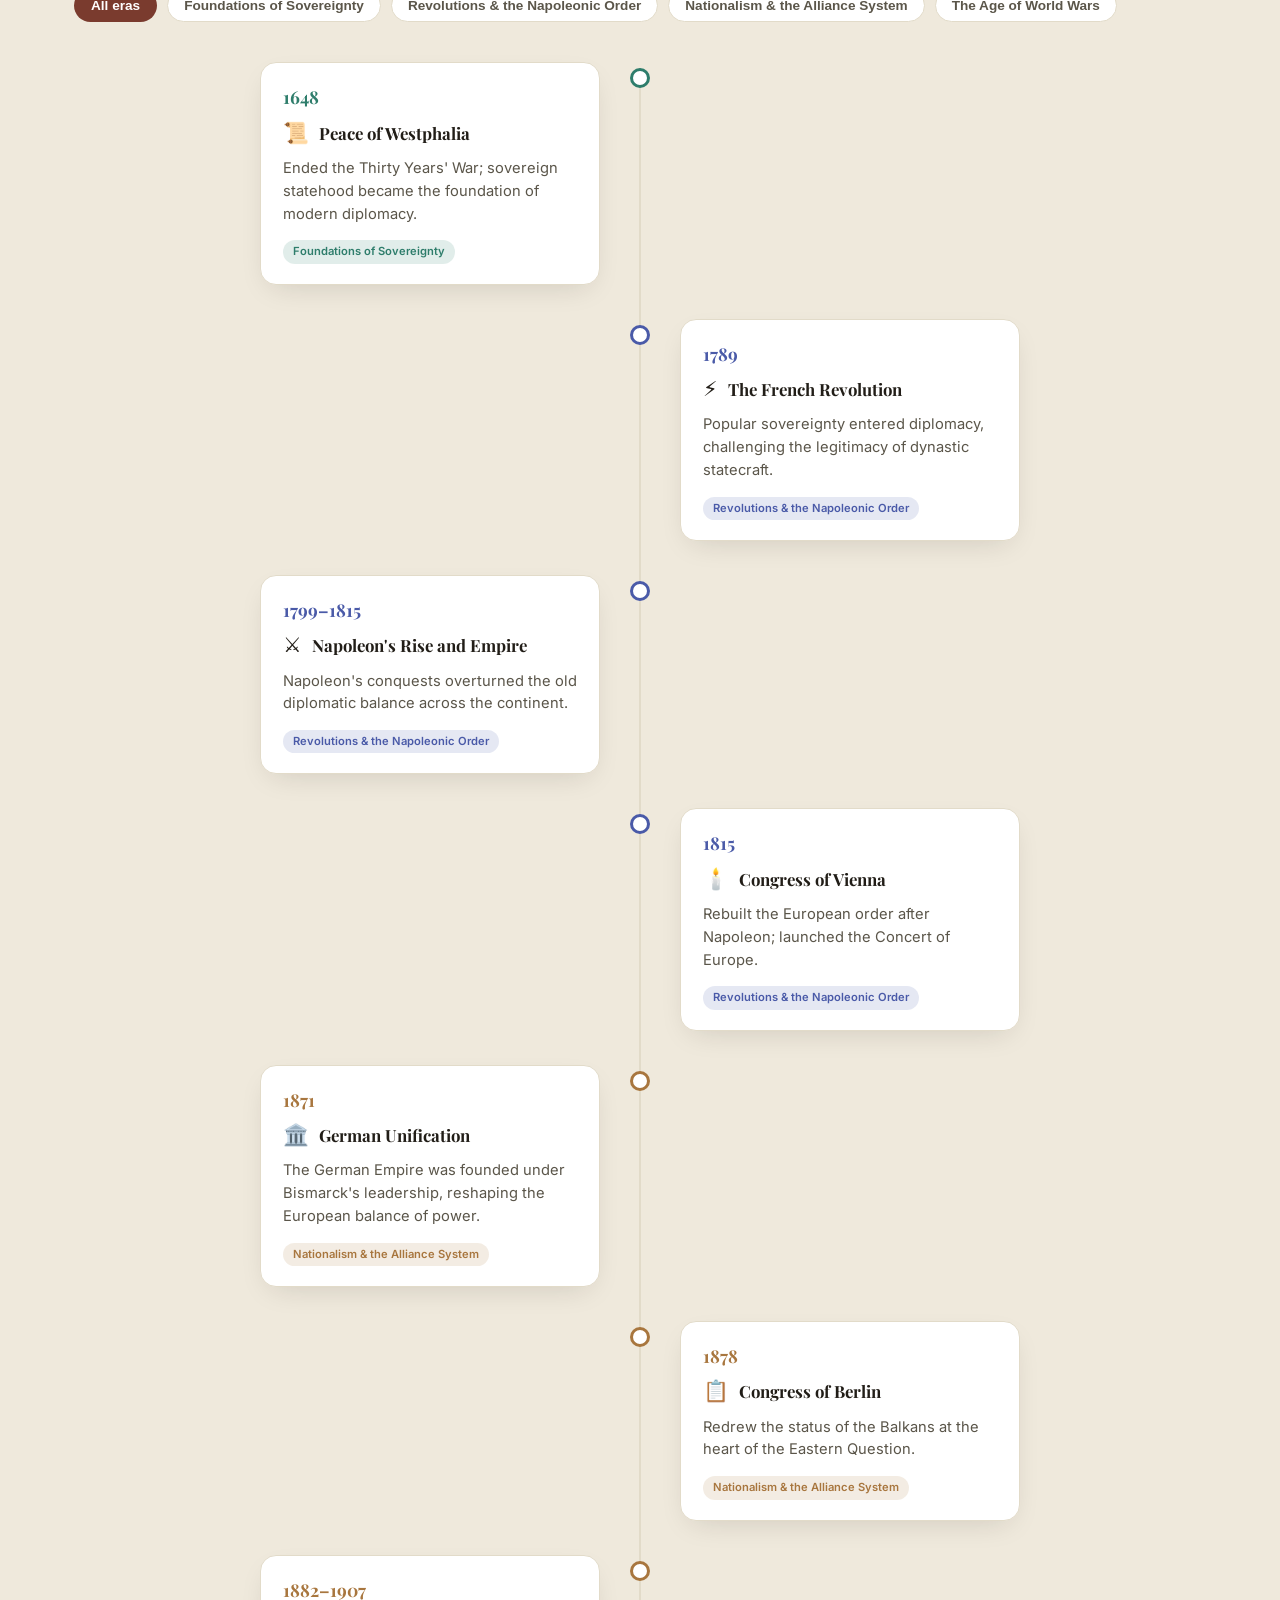
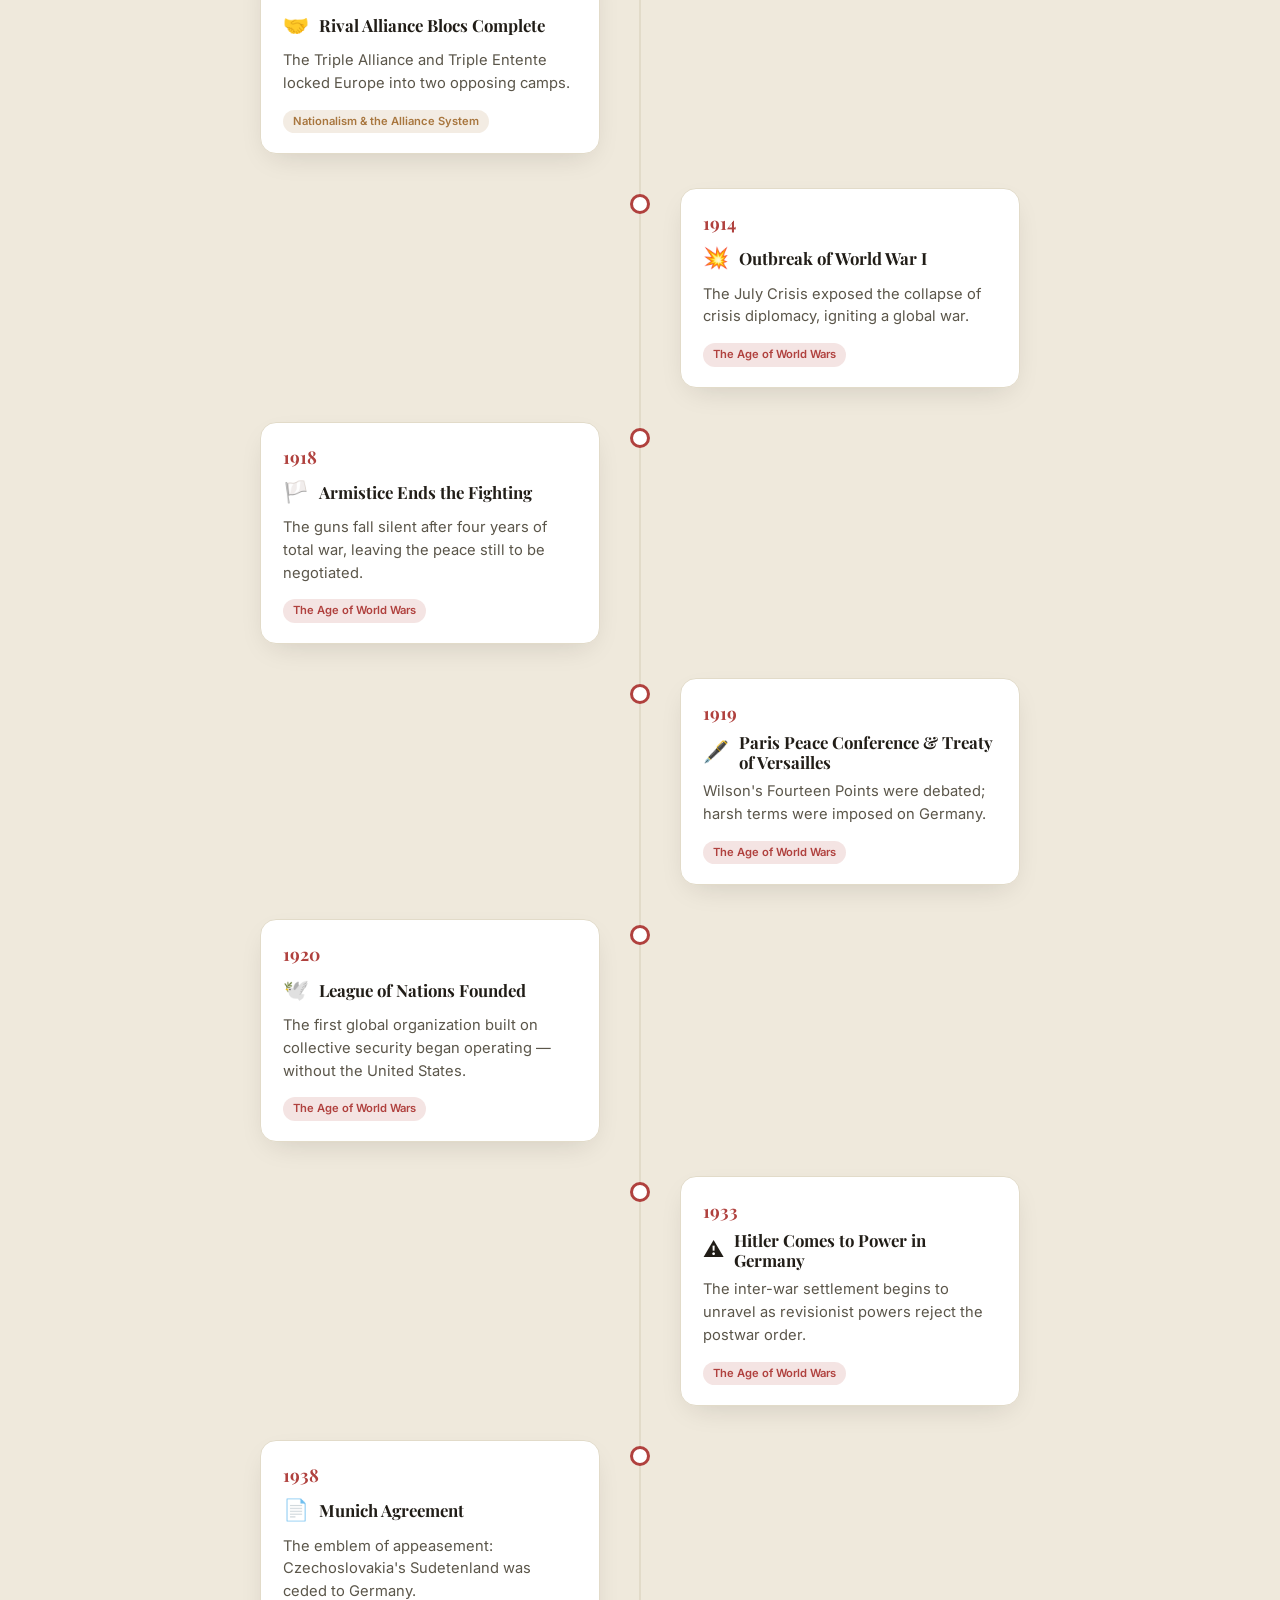
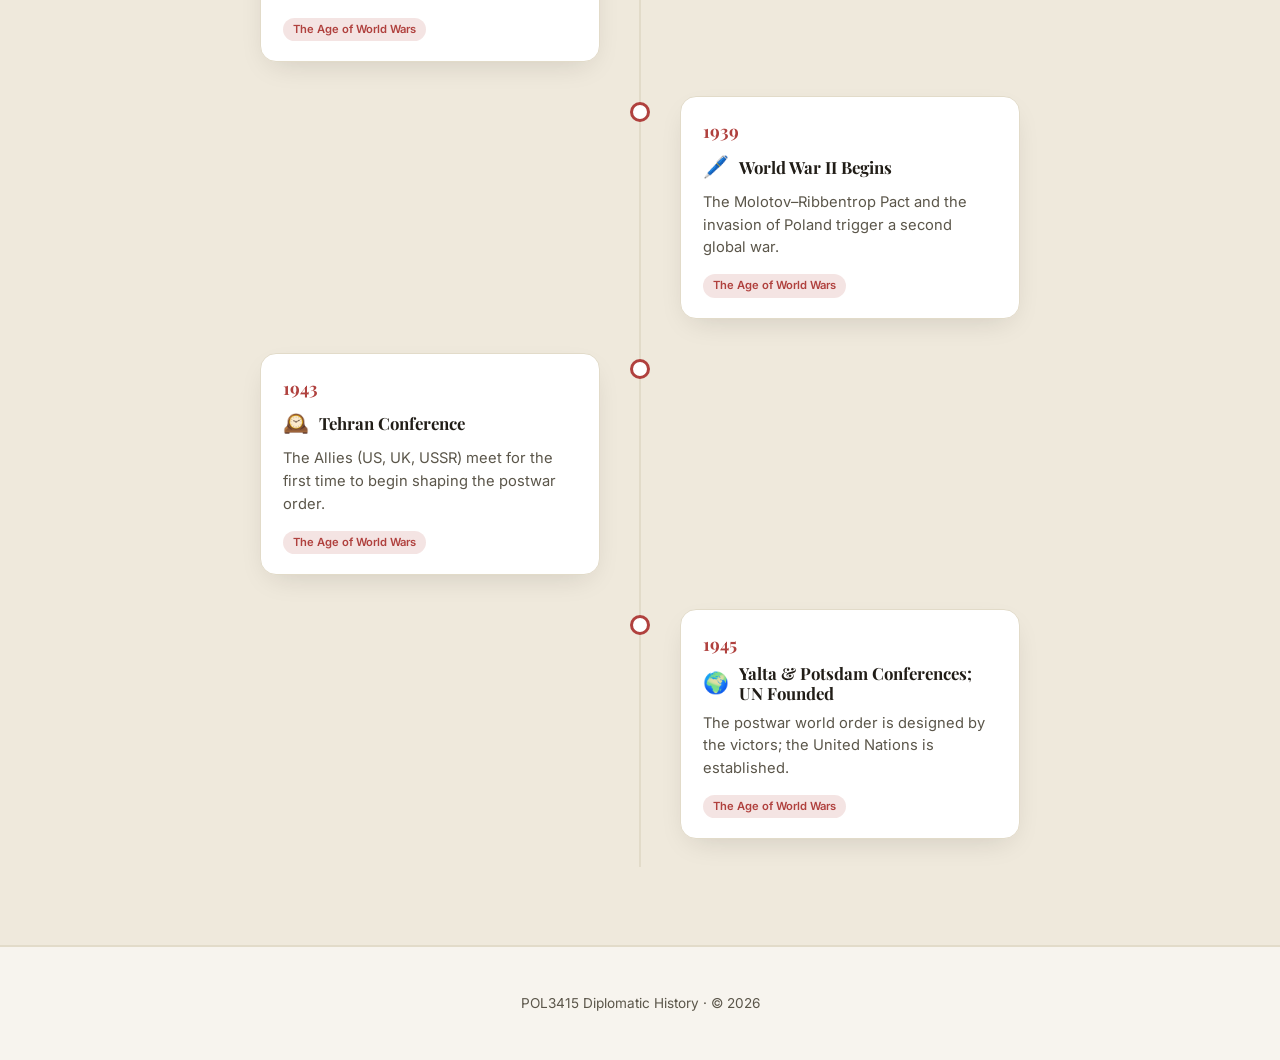
==== commit 8ce94007: "Simplify story language and make the story CTA much more visible Rewrites all story content (why-it-" ====
--- a/index.html
+++ b/index.html
@@ -8,7 +8,7 @@
 <link rel="preconnect" href="https://fonts.googleapis.com" />
 <link rel="preconnect" href="https://fonts.gstatic.com" crossorigin />
 <link href="https://fonts.googleapis.com/css2?family=Playfair+Display:wght@600;700&family=Inter:wght@400;500;600;700&display=swap" rel="stylesheet" />
-<link rel="stylesheet" href="css/style.css" />
+<link rel="stylesheet" href="css/style.css?v=5" />
 </head>
 <body>
 <div id="scroll-progress"></div>
@@ -133,16 +133,16 @@
       <p class="story-header__topic" id="story-topic"></p>
     </div>
 
-    <div class="story-lens-picker" id="story-lens-picker">
-      <p class="story-lens-picker__prompt">Whose eyes do you want to see this week through?</p>
-      <div class="story-lens-options" id="story-lens-options"></div>
-      <button type="button" class="story-lens-skip" id="story-lens-skip">Show me every perspective →</button>
+    <div class="story-why" id="story-why"></div>
+
+    <div class="story-chronicle" id="story-chronicle"></div>
+
+    <div class="story-angles">
+      <p class="story-angles__label">Different Angles</p>
+      <div class="story-angles__list" id="story-angles"></div>
     </div>
 
-    <div class="story-feed-wrap" id="story-feed-wrap" hidden>
-      <div class="story-tabs" id="story-tabs"></div>
-      <div class="story-feed" id="story-feed"></div>
-    </div>
+    <div class="story-learnmore" id="story-learnmore"></div>
   </div>
 </div>
 
@@ -152,7 +152,7 @@
   </div>
 </footer>
 
-<script src="js/data.js"></script>
-<script src="js/app.js"></script>
+<script src="js/data.js?v=5"></script>
+<script src="js/app.js?v=5"></script>
 </body>
 </html>
--- a/css/style.css
+++ b/css/style.css
@@ -430,24 +430,47 @@
 }
 
 .week-card__story-btn {
-  display: block;
+  display: flex;
+  align-items: flex-start;
+  gap: 10px;
   width: 100%;
   margin-top: 14px;
-  padding: 10px 14px;
-  border-radius: 10px;
-  border: 1px solid var(--era-color, var(--accent));
-  background: transparent;
-  color: var(--era-color, var(--accent));
-  font-family: var(--font-body);
-  font-size: 0.85rem;
-  font-weight: 600;
-  cursor: pointer;
-  transition: background 0.2s, color 0.2s;
-}
-
-.week-card__story-btn:hover {
+  padding: 12px 14px;
+  border-radius: 12px;
+  border: none;
   background: var(--era-color, var(--accent));
   color: #fff;
+  font-family: var(--font-body);
+  text-align: left;
+  cursor: pointer;
+  box-shadow: 0 6px 16px -6px var(--era-color, var(--accent));
+  transition: transform 0.15s ease, box-shadow 0.15s ease;
+}
+
+.week-card__story-btn:hover {
+  transform: translateY(-2px);
+  box-shadow: 0 10px 20px -6px var(--era-color, var(--accent));
+}
+
+.week-card__story-btn-icon {
+  font-size: 1.3rem;
+  flex: none;
+  margin-top: 1px;
+}
+
+.week-card__story-btn-label {
+  display: block;
+  font-weight: 700;
+  font-size: 0.86rem;
+  margin-bottom: 3px;
+}
+
+.week-card__story-btn-teaser {
+  display: block;
+  font-size: 0.76rem;
+  font-weight: 400;
+  line-height: 1.35;
+  color: rgba(255, 255, 255, 0.88);
 }
 
 @keyframes week-pulse {
@@ -923,6 +946,7 @@
   justify-content: center;
   padding: 40px 16px;
   overflow-y: auto;
+  -webkit-overflow-scrolling: touch;
   z-index: 200;
   opacity: 0;
   pointer-events: none;
@@ -988,187 +1012,160 @@
   font-size: 0.88rem;
 }
 
-.story-lens-picker__prompt {
-  text-align: center;
+.story-why {
+  background: color-mix(in srgb, var(--era-color, var(--accent)) 10%, var(--bg));
+  border-left: 4px solid var(--era-color, var(--accent));
+  border-radius: 10px;
+  padding: 16px 20px;
+  margin-bottom: 28px;
+}
+
+.story-why__label {
+  display: block;
+  font-size: 0.72rem;
+  font-weight: 700;
+  text-transform: uppercase;
+  letter-spacing: 0.06em;
+  color: var(--era-color, var(--accent));
+  margin-bottom: 6px;
+}
+
+.story-why p {
+  margin: 0;
+  font-size: 0.95rem;
+  line-height: 1.55;
+}
+
+.story-chronicle {
+  max-width: 62ch;
+  margin: 0 auto 32px;
+}
+
+.story-chronicle__meta {
+  font-size: 0.78rem;
   font-weight: 600;
+  text-transform: uppercase;
+  letter-spacing: 0.06em;
+  color: var(--text-muted);
   margin-bottom: 18px;
 }
 
-.story-lens-options {
-  display: grid;
-  grid-template-columns: repeat(2, 1fr);
-  gap: 12px;
-  margin-bottom: 18px;
-}
-
-.story-lens-option {
+.story-chronicle p {
+  font-size: 0.98rem;
+  line-height: 1.75;
+  color: var(--text);
+  margin: 0 0 20px;
+}
+
+.story-chronicle p:first-of-type::first-letter {
+  font-family: var(--font-display);
+  font-size: 2.6rem;
+  font-weight: 700;
+  float: left;
+  line-height: 0.85;
+  padding: 4px 8px 0 0;
+  color: var(--accent);
+}
+
+.story-angles {
+  max-width: 62ch;
+  margin: 0 auto 28px;
+}
+
+.story-angles__label {
+  font-size: 0.78rem;
+  font-weight: 700;
+  text-transform: uppercase;
+  letter-spacing: 0.06em;
+  color: var(--text-muted);
+  margin-bottom: 12px;
+  display: block;
+}
+
+.story-angles__list {
   display: flex;
   flex-direction: column;
-  align-items: flex-start;
-  gap: 4px;
+  gap: 10px;
+}
+
+.angle-item {
+  border: 1px solid var(--border);
+  border-radius: 12px;
+  overflow: hidden;
+  background: var(--bg);
+}
+
+.angle-item__head {
+  width: 100%;
+  display: flex;
+  align-items: center;
+  gap: 10px;
+  padding: 14px 16px;
+  background: none;
+  border: none;
+  cursor: pointer;
   text-align: left;
-  padding: 16px;
-  border-radius: 14px;
-  border: 1px solid var(--border);
-  background: var(--bg);
-  cursor: pointer;
-  transition: border-color 0.2s, transform 0.15s;
   font-family: var(--font-body);
 }
 
-.story-lens-option:hover {
-  border-color: var(--era-color, var(--accent));
-  transform: translateY(-2px);
-}
-
-.story-lens-option__icon {
-  font-size: 1.4rem;
-}
-
-.story-lens-option__label {
+.angle-item__icon {
+  font-size: 1.1rem;
+}
+
+.angle-item__label {
+  flex: 1;
   font-weight: 700;
   font-size: 0.92rem;
   color: var(--text);
 }
 
-.story-lens-option__blurb {
-  font-size: 0.78rem;
-  color: var(--text-muted);
-}
-
-.story-lens-skip {
-  display: block;
-  margin: 0 auto;
-  background: none;
-  border: none;
-  color: var(--text-muted);
-  font-size: 0.82rem;
-  cursor: pointer;
-  text-decoration: underline;
-}
-
-.story-tabs {
-  display: flex;
-  flex-wrap: wrap;
-  gap: 8px;
-  margin-bottom: 20px;
-}
-
-.story-tab {
-  padding: 6px 12px;
-  border-radius: 999px;
-  border: 1px solid var(--border);
-  background: var(--bg);
-  color: var(--text-muted);
-  font-size: 0.78rem;
-  font-weight: 600;
-  cursor: pointer;
-  font-family: var(--font-body);
-  transition: all 0.2s;
-}
-
-.story-tab.is-active {
-  background: var(--accent);
-  border-color: var(--accent);
-  color: #fff;
-}
-
-.story-feed {
-  display: flex;
-  flex-direction: column;
-  gap: 4px;
-}
-
-.story-post {
-  display: flex;
-  gap: 12px;
-  padding: 16px 4px;
-  border-bottom: 1px solid var(--border);
-}
-
-.story-post:last-child {
-  border-bottom: none;
-}
-
-.story-post__avatar {
-  flex: none;
-  width: 42px;
-  height: 42px;
-  border-radius: 50%;
-  background: var(--bg-alt);
-  display: flex;
-  align-items: center;
-  justify-content: center;
-  font-size: 1.2rem;
-}
-
-.story-post__body {
-  flex: 1;
-  min-width: 0;
-}
-
-.story-post__meta {
-  display: flex;
-  align-items: baseline;
-  gap: 5px;
-  flex-wrap: wrap;
-  margin-bottom: 4px;
-}
-
-.story-post__name {
-  font-weight: 700;
-  font-size: 0.88rem;
-}
-
-.story-post__handle,
-.story-post__date {
-  font-size: 0.8rem;
-  color: var(--text-muted);
-}
-
-.story-post__dot {
-  color: var(--text-muted);
-}
-
-.story-post__text {
-  font-size: 0.95rem;
-  margin: 0 0 6px;
-  line-height: 1.4;
-}
-
-.story-post__detail {
-  font-size: 0.86rem;
-  color: var(--text-muted);
-  margin: 0 0 6px;
+.angle-item__chevron {
+  color: var(--text-muted);
+  transition: transform 0.25s ease;
+}
+
+.angle-item.is-open .angle-item__chevron {
+  transform: rotate(180deg);
+}
+
+.angle-item__body {
   max-height: 0;
   overflow: hidden;
-  opacity: 0;
-  transition: max-height 0.35s ease, opacity 0.3s ease;
-}
-
-.story-post.is-expanded .story-post__detail {
-  max-height: 220px;
-  opacity: 1;
-}
-
-.story-post__toggle {
-  background: none;
-  border: none;
-  color: var(--accent);
-  font-size: 0.8rem;
-  font-weight: 600;
-  cursor: pointer;
-  padding: 0;
-  font-family: var(--font-body);
+  transition: max-height 0.35s ease;
+}
+
+.angle-item.is-open .angle-item__body {
+  max-height: 400px;
+}
+
+.angle-item__body p {
+  margin: 0;
+  padding: 0 16px 16px;
+  font-size: 0.9rem;
+  line-height: 1.6;
+  color: var(--text-muted);
+}
+
+.story-learnmore {
+  max-width: 62ch;
+  margin: 0 auto;
+  padding-top: 20px;
+  border-top: 1px solid var(--border);
+  display: flex;
+  align-items: center;
+  justify-content: space-between;
+  flex-wrap: wrap;
+  gap: 14px;
+}
+
+.story-learnmore span {
+  font-size: 0.88rem;
+  color: var(--text-muted);
 }
 
 @media (max-width: 560px) {
   .story-modal {
     padding: 32px 18px 24px;
-  }
-
-  .story-lens-options {
-    grid-template-columns: 1fr;
   }
 }
 
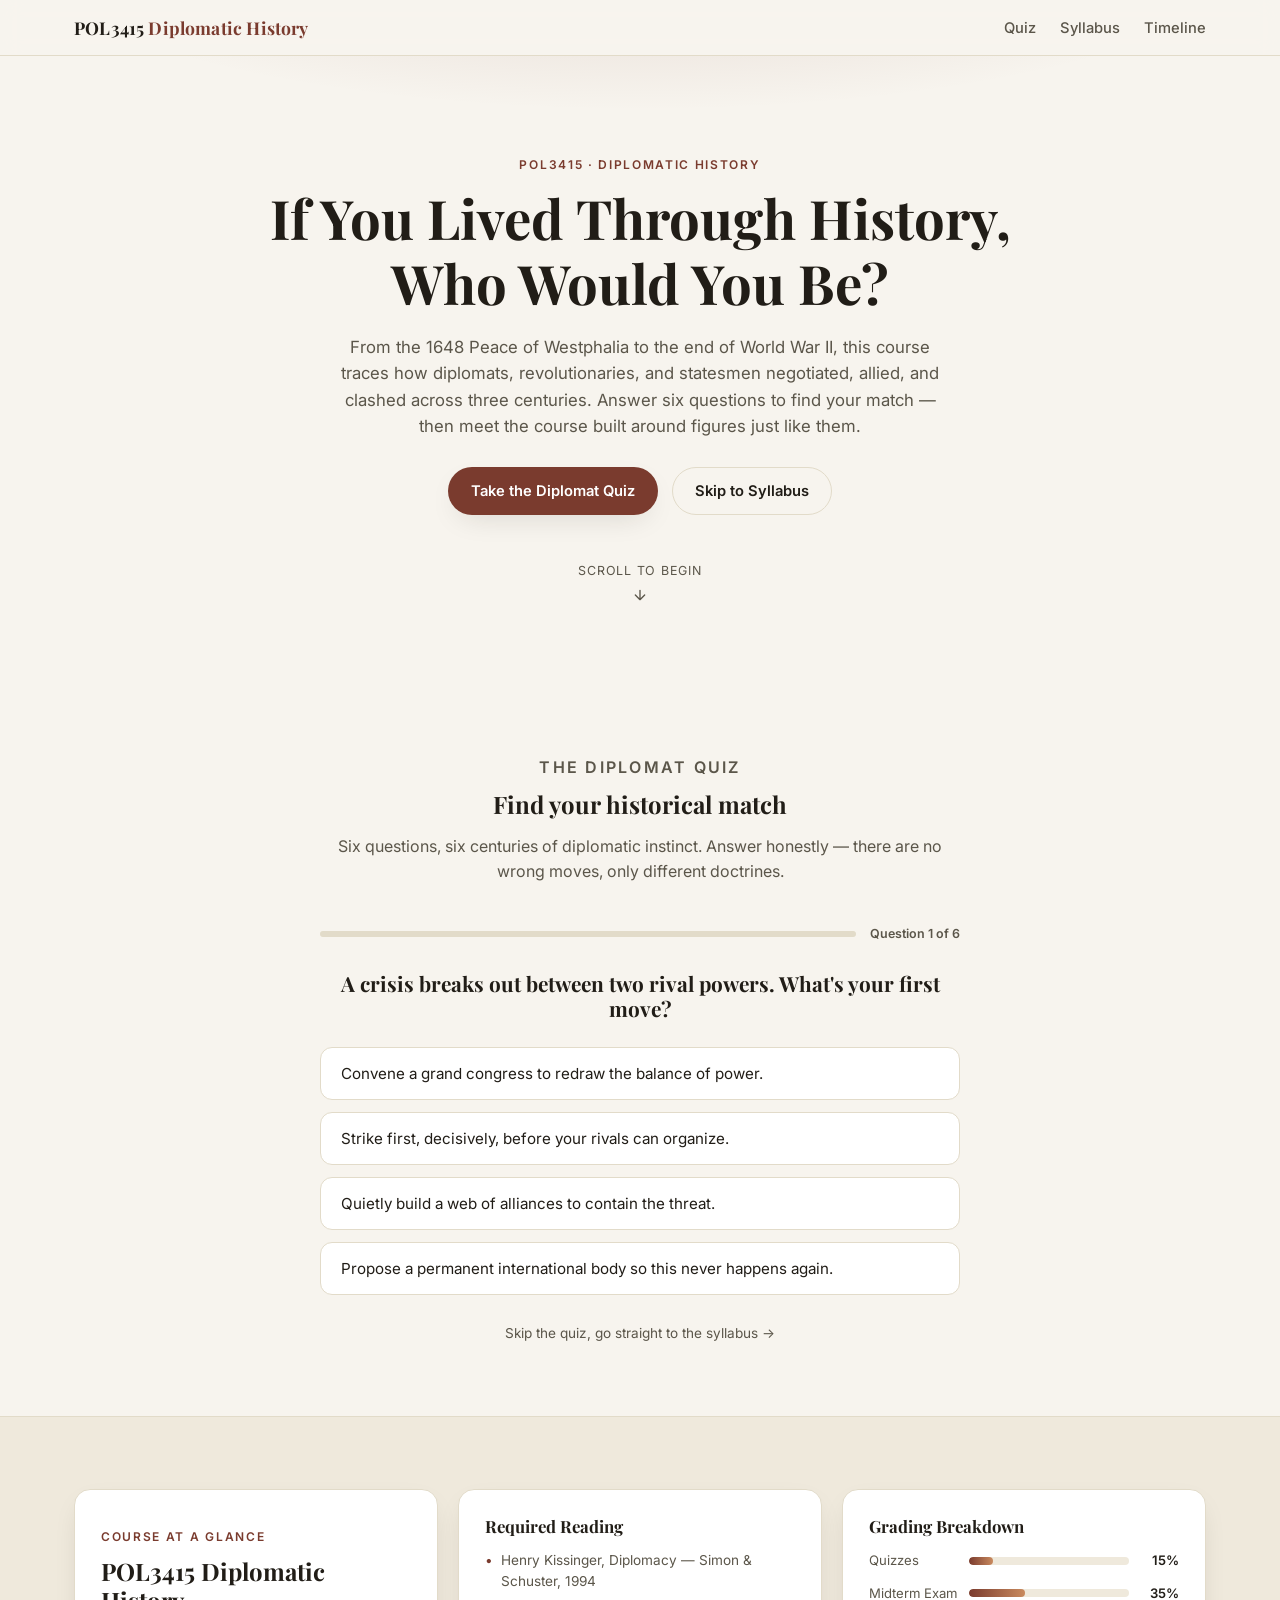
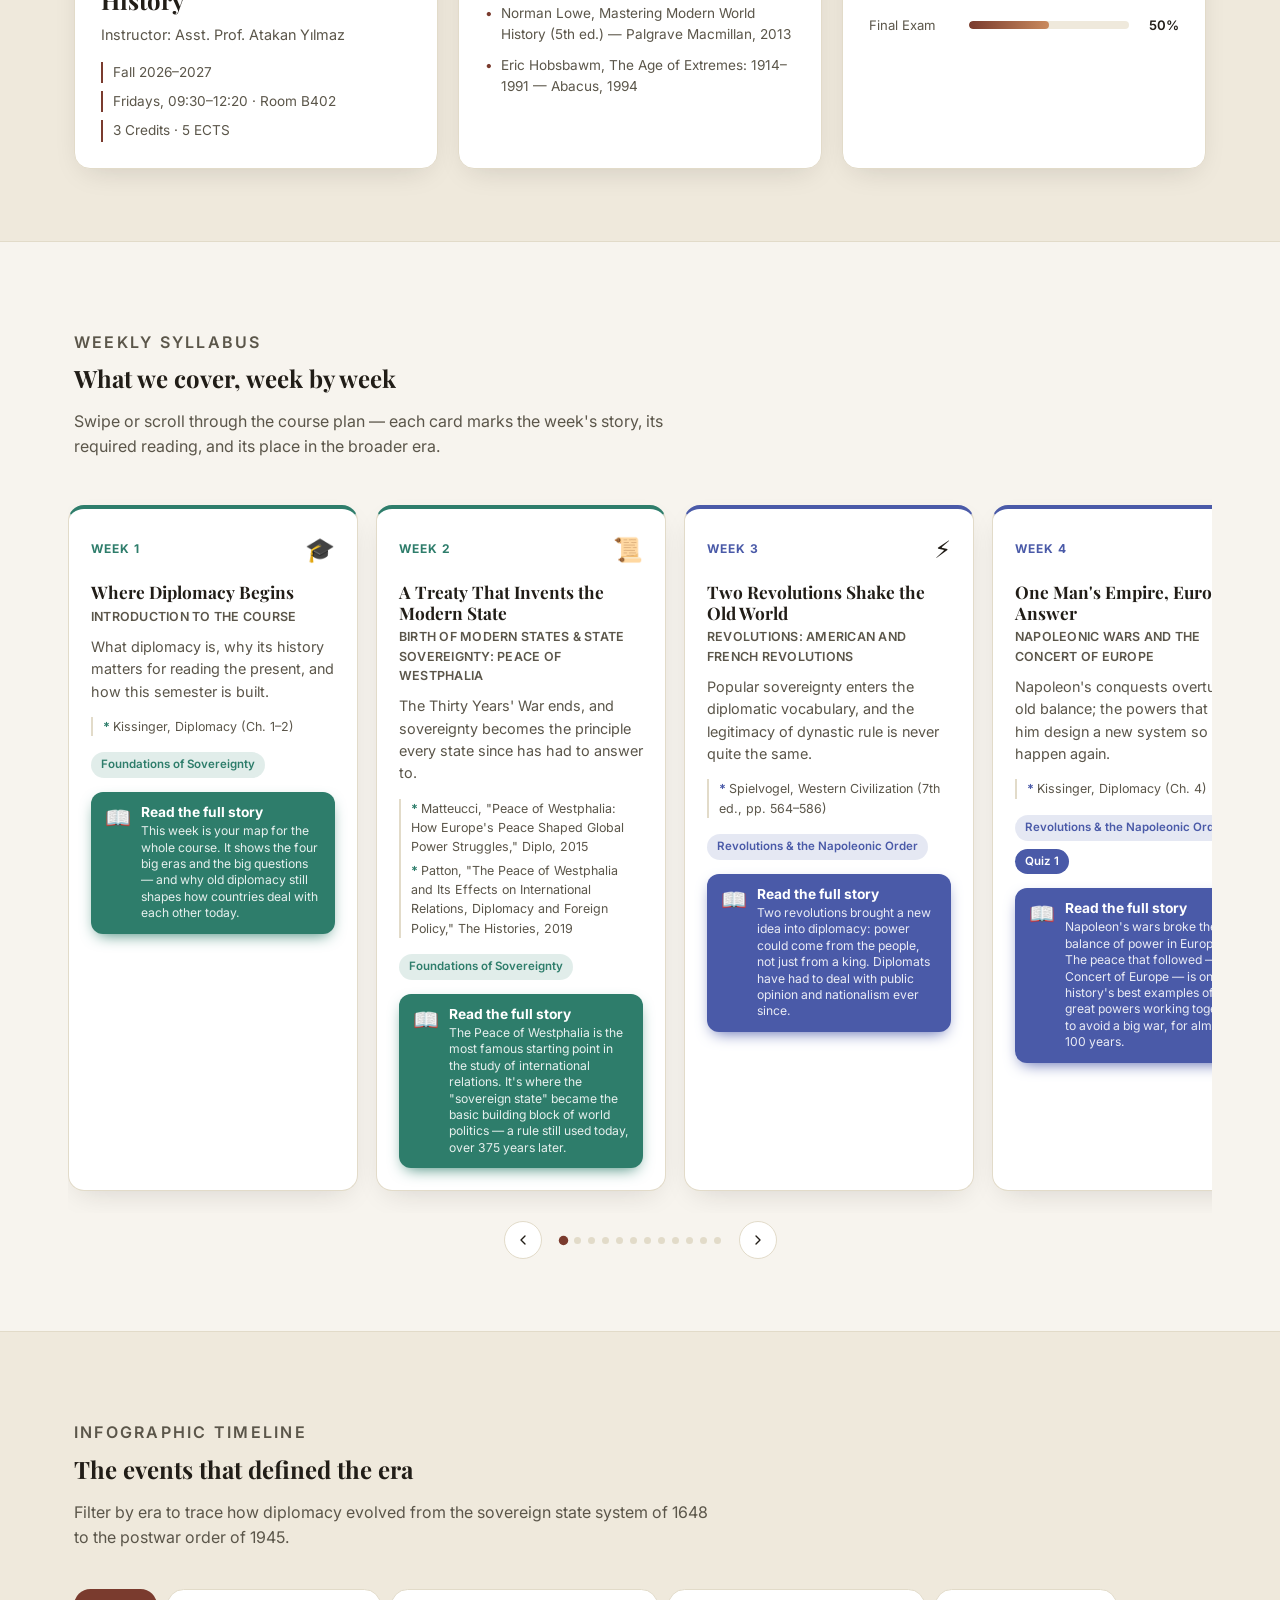
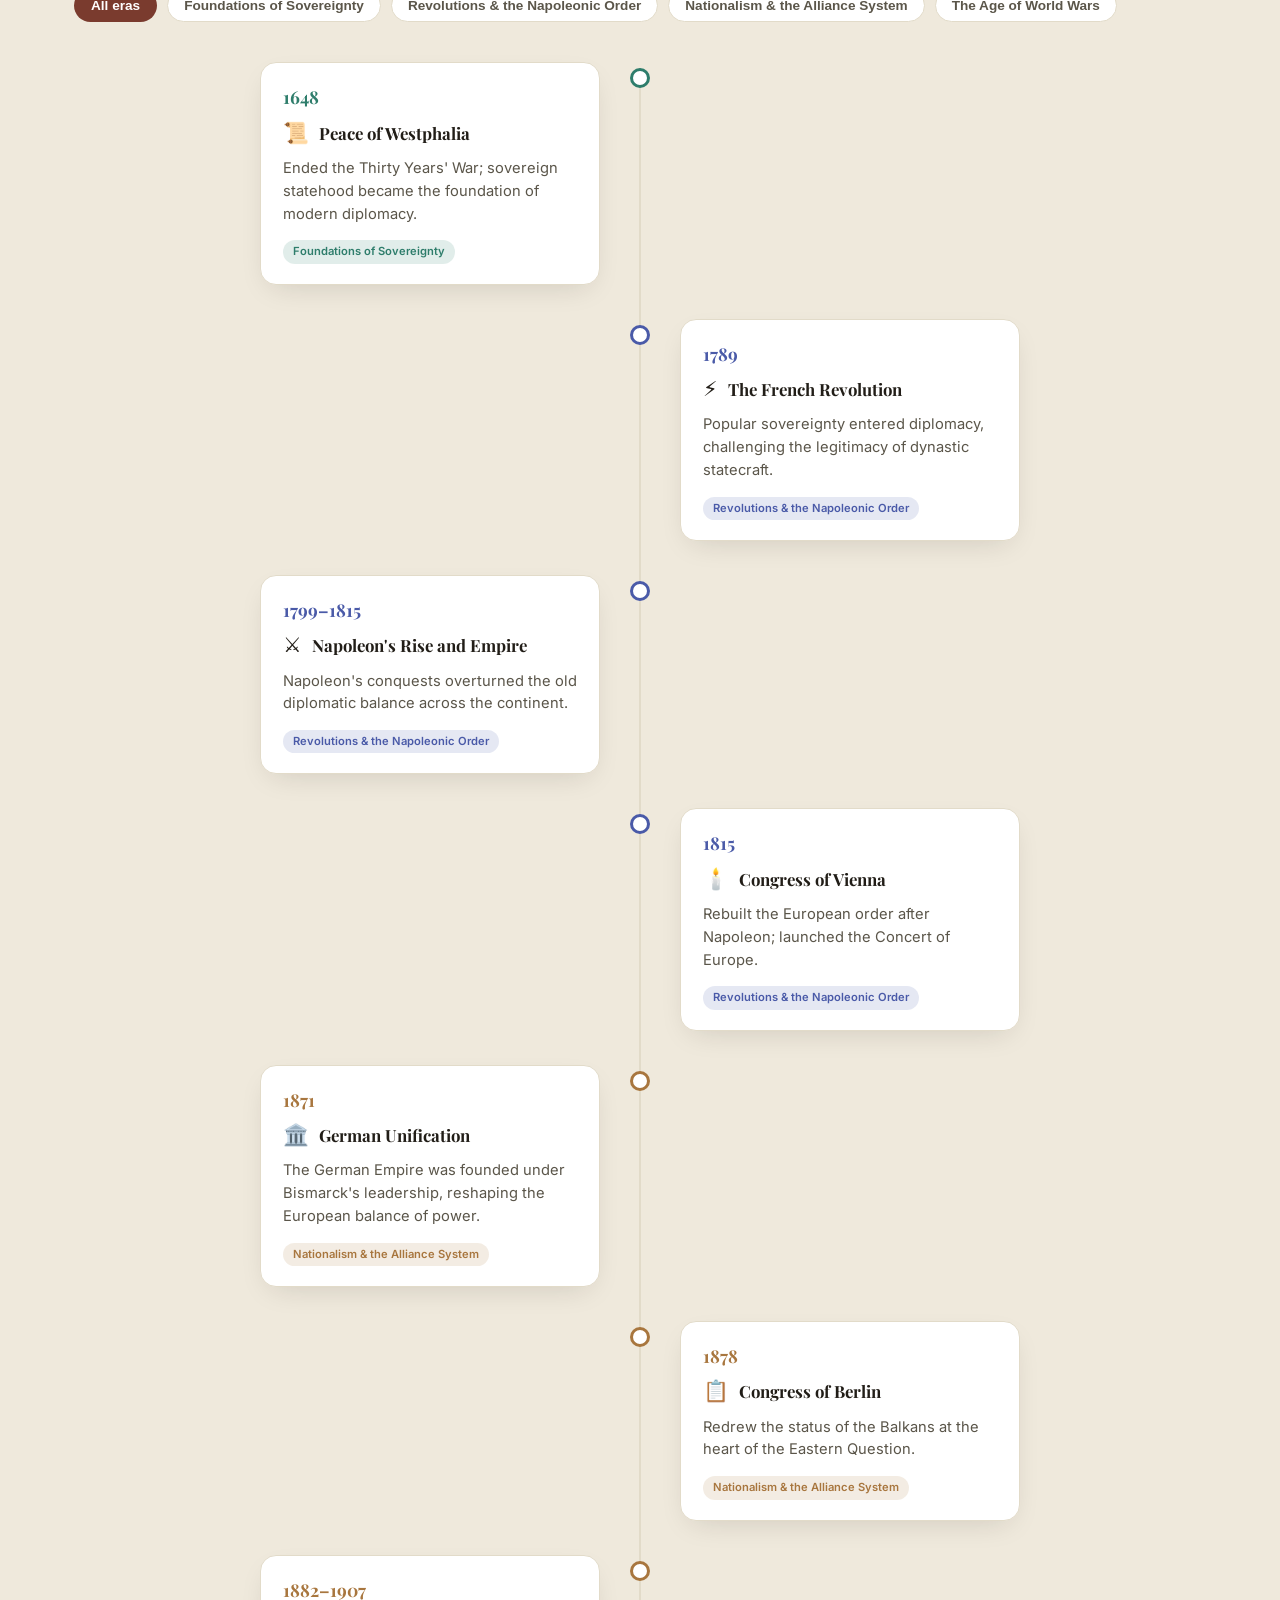
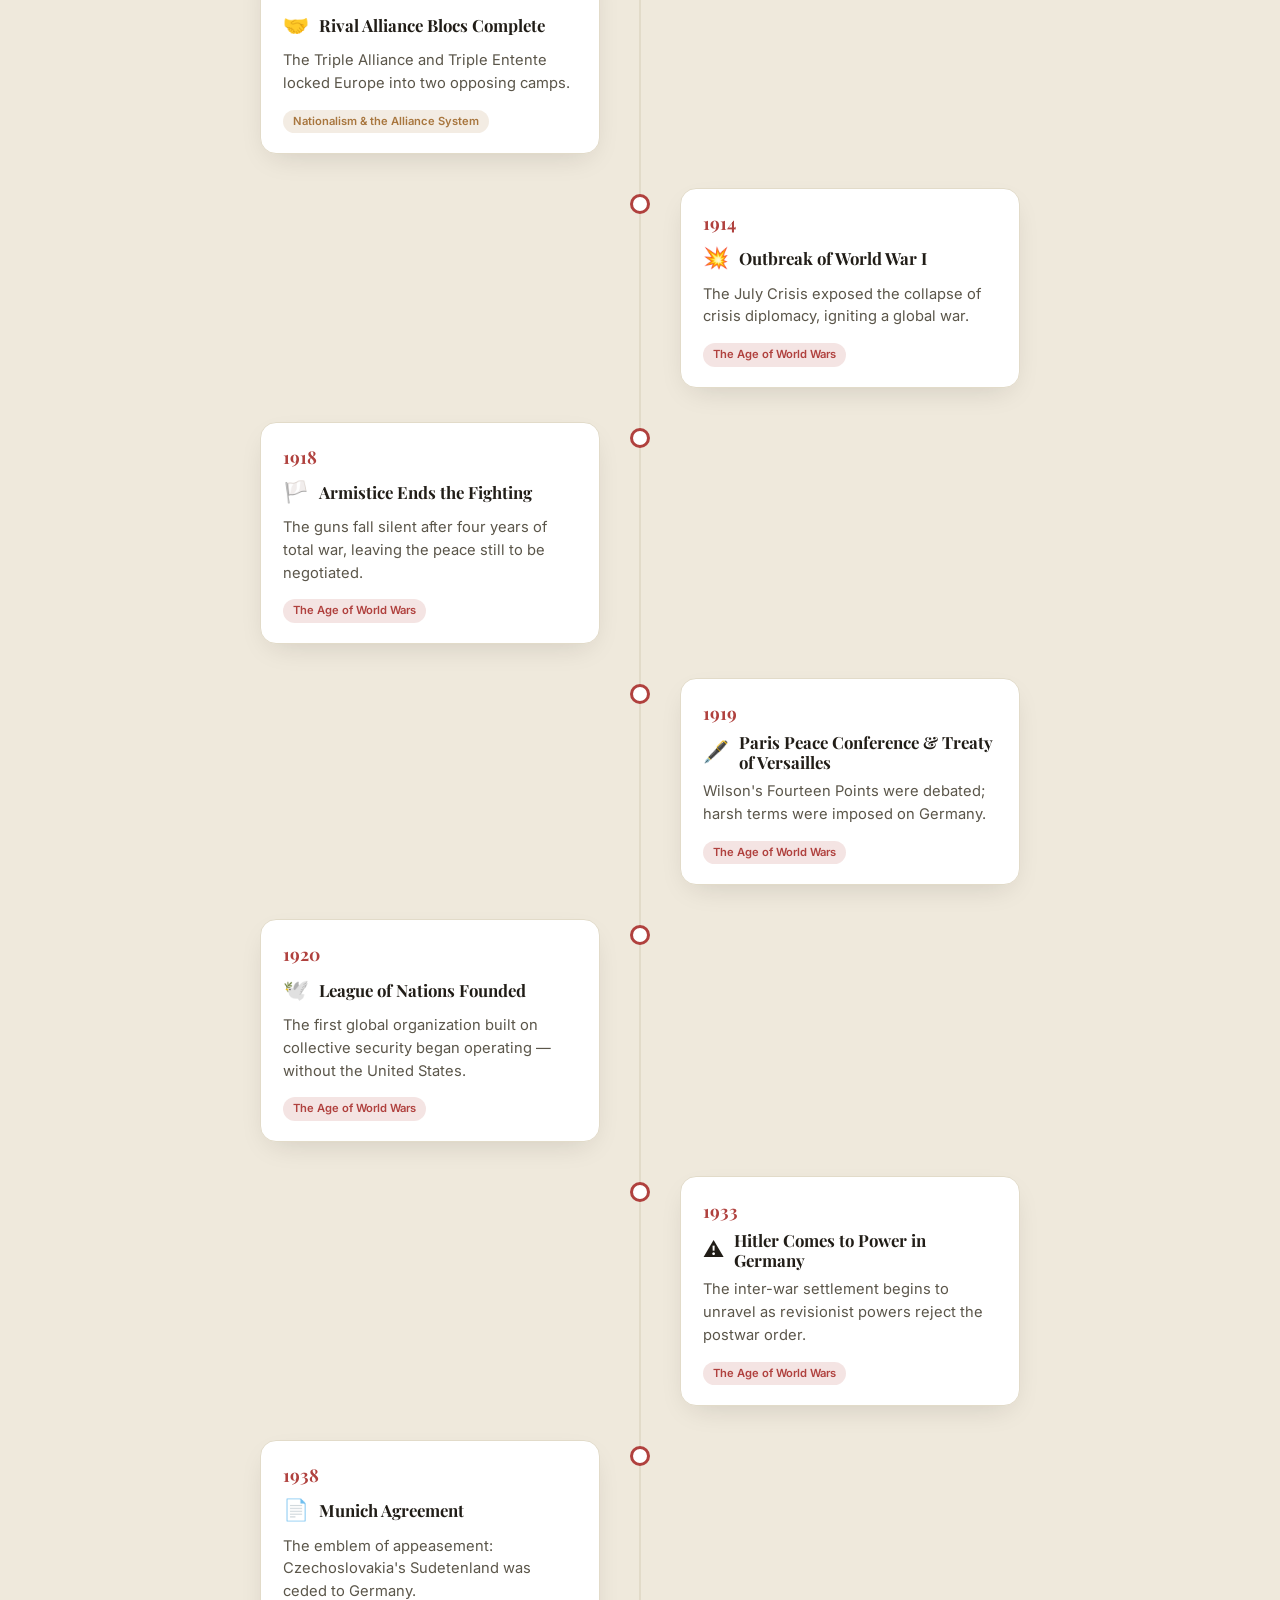
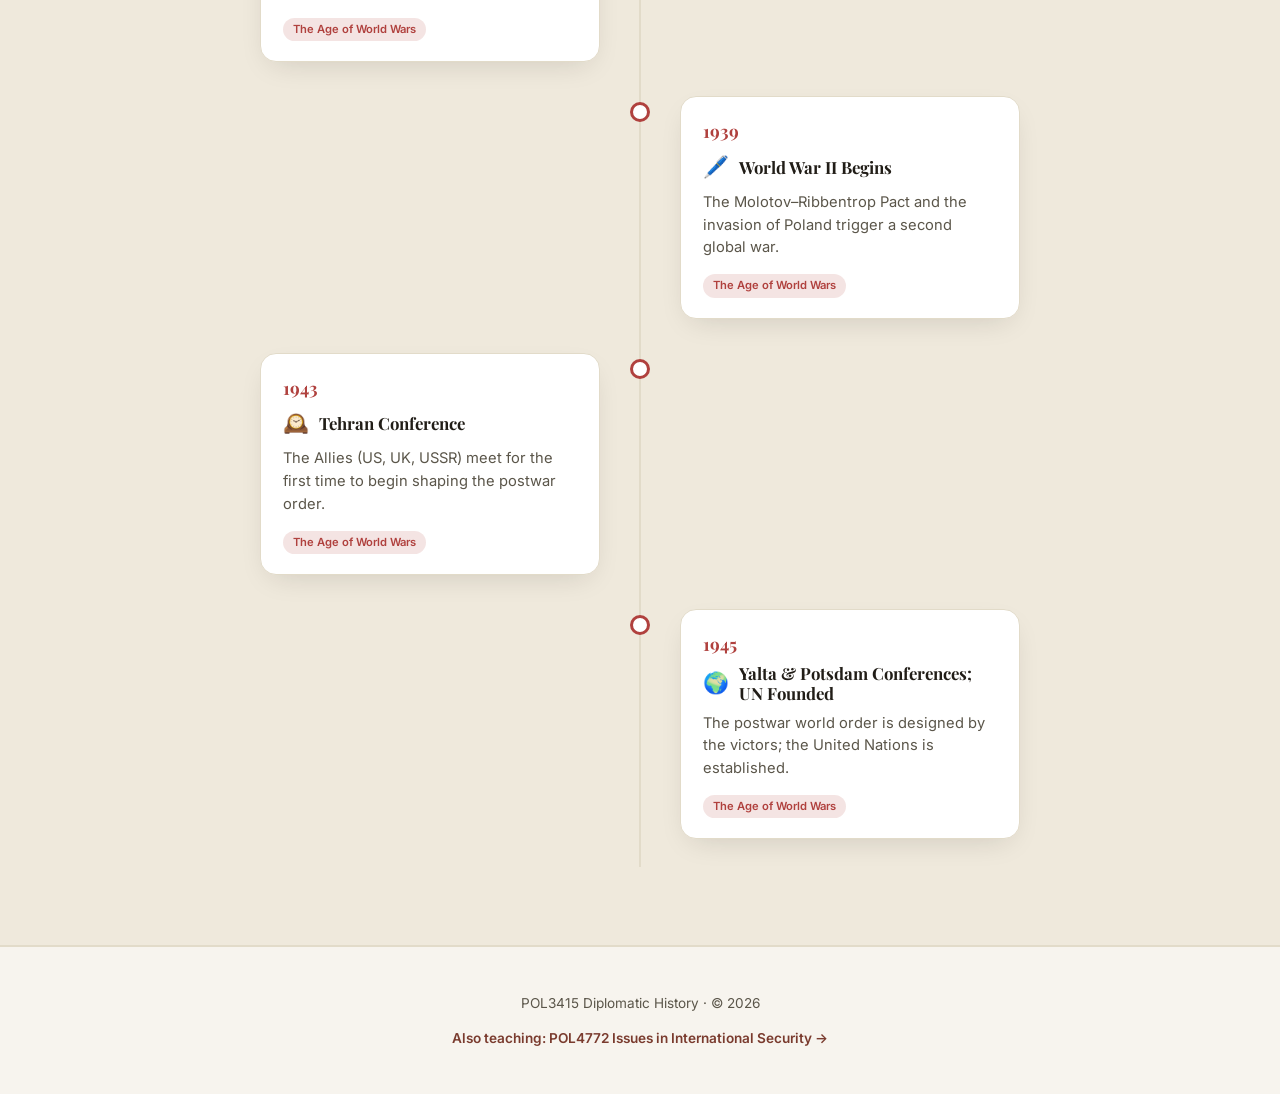
==== commit e62bccfe: "Add POL4772 Issues in International Security page A second course page, distinct in structure from t" ====
--- a/index.html
+++ b/index.html
@@ -8,7 +8,7 @@
 <link rel="preconnect" href="https://fonts.googleapis.com" />
 <link rel="preconnect" href="https://fonts.gstatic.com" crossorigin />
 <link href="https://fonts.googleapis.com/css2?family=Playfair+Display:wght@600;700&family=Inter:wght@400;500;600;700&display=swap" rel="stylesheet" />
-<link rel="stylesheet" href="css/style.css?v=5" />
+<link rel="stylesheet" href="css/style.css?v=6" />
 </head>
 <body>
 <div id="scroll-progress"></div>
@@ -135,6 +135,8 @@
 
     <div class="story-why" id="story-why"></div>
 
+    <div class="story-video" id="story-video" hidden></div>
+
     <div class="story-chronicle" id="story-chronicle"></div>
 
     <div class="story-angles">
@@ -149,10 +151,11 @@
 <footer class="site-footer">
   <div class="container">
     <p>POL3415 Diplomatic History · &copy; <span id="year"></span></p>
+    <p><a href="security.html">Also teaching: POL4772 Issues in International Security →</a></p>
   </div>
 </footer>
 
-<script src="js/data.js?v=5"></script>
-<script src="js/app.js?v=5"></script>
+<script src="js/data.js?v=6"></script>
+<script src="js/app.js?v=6"></script>
 </body>
 </html>
--- a/css/style.css
+++ b/css/style.css
@@ -144,6 +144,8 @@
 @media (max-width: 560px) {
   .site-nav__inner {
     padding: 12px 16px;
+    flex-wrap: wrap;
+    row-gap: 8px;
   }
 
   .site-nav__brand {
@@ -153,6 +155,9 @@
 
   .site-nav__links {
     gap: 12px;
+    width: 100%;
+    flex-wrap: wrap;
+    justify-content: flex-start;
   }
 
   .site-nav__links a {
@@ -1036,6 +1041,90 @@
   line-height: 1.55;
 }
 
+.story-video {
+  max-width: 62ch;
+  margin: 0 auto 28px;
+}
+
+.story-video__label {
+  font-size: 0.78rem;
+  font-weight: 700;
+  text-transform: uppercase;
+  letter-spacing: 0.06em;
+  color: var(--text-muted);
+  margin-bottom: 10px;
+}
+
+.story-video__thumb {
+  position: relative;
+  display: block;
+  width: 100%;
+  padding: 0;
+  border: none;
+  border-radius: 12px;
+  overflow: hidden;
+  cursor: pointer;
+  background: #000;
+  aspect-ratio: 16 / 9;
+}
+
+.story-video__thumb img {
+  width: 100%;
+  height: 100%;
+  object-fit: cover;
+  display: block;
+  opacity: 0.85;
+  transition: opacity 0.2s;
+}
+
+.story-video__thumb:hover img {
+  opacity: 1;
+}
+
+.story-video__play {
+  position: absolute;
+  top: 50%;
+  left: 50%;
+  transform: translate(-50%, -50%);
+  width: 62px;
+  height: 62px;
+  border-radius: 50%;
+  background: rgba(0, 0, 0, 0.65);
+  color: #fff;
+  display: flex;
+  align-items: center;
+  justify-content: center;
+  font-size: 1.3rem;
+  padding-left: 4px;
+}
+
+.story-video__frame {
+  position: relative;
+  width: 100%;
+  aspect-ratio: 16 / 9;
+  border-radius: 12px;
+  overflow: hidden;
+}
+
+.story-video__frame iframe {
+  position: absolute;
+  inset: 0;
+  width: 100%;
+  height: 100%;
+  border: none;
+}
+
+.story-video__meta {
+  margin: 10px 0 0;
+  font-size: 0.8rem;
+  color: var(--text-muted);
+}
+
+.story-video__meta a {
+  color: var(--accent);
+  font-weight: 600;
+}
+
 .story-chronicle {
   max-width: 62ch;
   margin: 0 auto 32px;
@@ -1169,6 +1258,167 @@
   }
 }
 
+/* ---------- Security course: rubric toolkit ---------- */
+
+.rubric-grid {
+  display: grid;
+  grid-template-columns: repeat(auto-fit, minmax(300px, 1fr));
+  gap: 24px;
+}
+
+.rubric-card {
+  background: var(--surface);
+  border: 1px solid var(--border);
+  border-radius: var(--radius);
+  padding: 28px;
+  box-shadow: var(--shadow);
+}
+
+.rubric-card__head {
+  display: flex;
+  align-items: baseline;
+  justify-content: space-between;
+  gap: 10px;
+  margin-bottom: 10px;
+}
+
+.rubric-card__head h3 {
+  font-size: 1.2rem;
+  margin: 0;
+}
+
+.rubric-card__weight {
+  font-size: 0.78rem;
+  font-weight: 700;
+  color: var(--accent);
+  background: color-mix(in srgb, var(--accent) 14%, transparent);
+  padding: 4px 10px;
+  border-radius: 999px;
+  white-space: nowrap;
+}
+
+.rubric-card__desc {
+  color: var(--text-muted);
+  font-size: 0.9rem;
+  margin: 0 0 22px;
+}
+
+.rubric-card__criteria {
+  display: flex;
+  flex-direction: column;
+  gap: 18px;
+}
+
+.rubric-criterion__head {
+  display: flex;
+  justify-content: space-between;
+  font-size: 0.86rem;
+  font-weight: 600;
+  margin-bottom: 6px;
+}
+
+.rubric-criterion__weight {
+  color: var(--text-muted);
+  font-weight: 500;
+}
+
+.rubric-criterion__tip {
+  margin: 6px 0 0;
+  font-size: 0.8rem;
+  color: var(--text-muted);
+}
+
+/* ---------- Security course: case library ---------- */
+
+.case-group {
+  margin-bottom: 44px;
+  padding-top: 8px;
+  border-radius: 16px;
+  transition: box-shadow 1.3s ease;
+}
+
+.case-group.is-hidden {
+  display: none;
+}
+
+.case-group.is-highlighted {
+  animation: week-pulse 1.3s ease 2;
+}
+
+.case-group__head {
+  margin-bottom: 18px;
+}
+
+.case-group__week {
+  display: inline-block;
+  font-size: 0.75rem;
+  font-weight: 700;
+  letter-spacing: 0.06em;
+  text-transform: uppercase;
+  color: var(--era-color, var(--accent));
+  margin-bottom: 6px;
+}
+
+.case-group__head h3 {
+  font-size: 1.3rem;
+  margin-bottom: 6px;
+}
+
+.case-group__prompt {
+  color: var(--text-muted);
+  font-size: 0.9rem;
+  font-style: italic;
+}
+
+.case-group__grid {
+  display: grid;
+  grid-template-columns: repeat(auto-fill, minmax(260px, 1fr));
+  gap: 16px;
+}
+
+.case-card {
+  background: var(--surface);
+  border: 1px solid var(--border);
+  border-top: 4px solid var(--era-color, var(--accent));
+  border-radius: 14px;
+  padding: 20px;
+  box-shadow: var(--shadow);
+  display: flex;
+  flex-direction: column;
+}
+
+.case-card__title {
+  font-size: 1rem;
+  margin-bottom: 8px;
+}
+
+.case-card__text {
+  color: var(--text-muted);
+  font-size: 0.86rem;
+  line-height: 1.5;
+  margin: 0 0 18px;
+  flex: 1;
+}
+
+.case-card__signup {
+  display: inline-flex;
+  align-items: center;
+  justify-content: center;
+  gap: 6px;
+  padding: 9px 14px;
+  border-radius: 10px;
+  background: var(--era-color, var(--accent));
+  color: #fff;
+  font-size: 0.82rem;
+  font-weight: 700;
+  text-decoration: none;
+  transition: transform 0.15s ease;
+}
+
+.case-card__signup:hover {
+  transform: translateY(-1px);
+}
+
 /* ---------- Footer ---------- */
 
 .site-footer {
@@ -1177,6 +1427,20 @@
   text-align: center;
   color: var(--text-muted);
   font-size: 0.85rem;
+}
+
+.site-footer p + p {
+  margin-top: 8px;
+}
+
+.site-footer a {
+  color: var(--accent);
+  text-decoration: none;
+  font-weight: 600;
+}
+
+.site-footer a:hover {
+  text-decoration: underline;
 }
 
 /* ---------- Utility ---------- */
